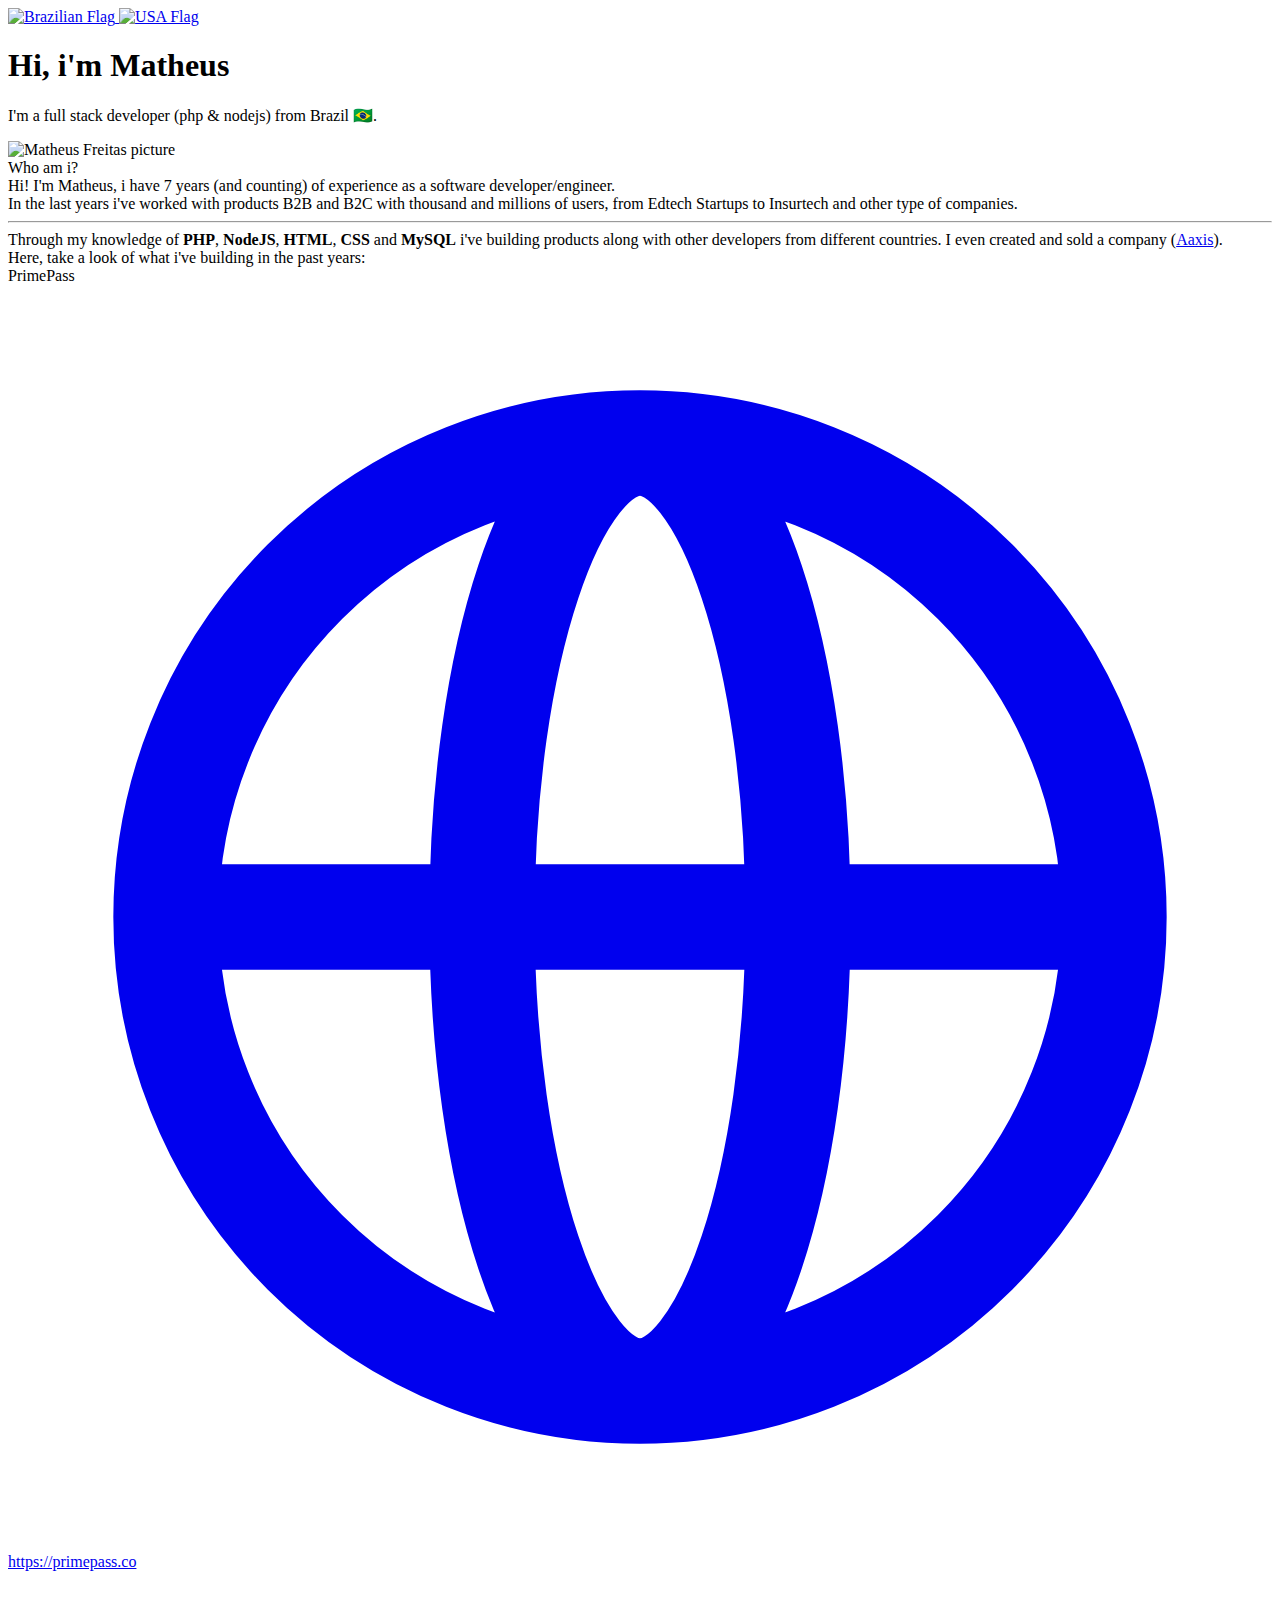
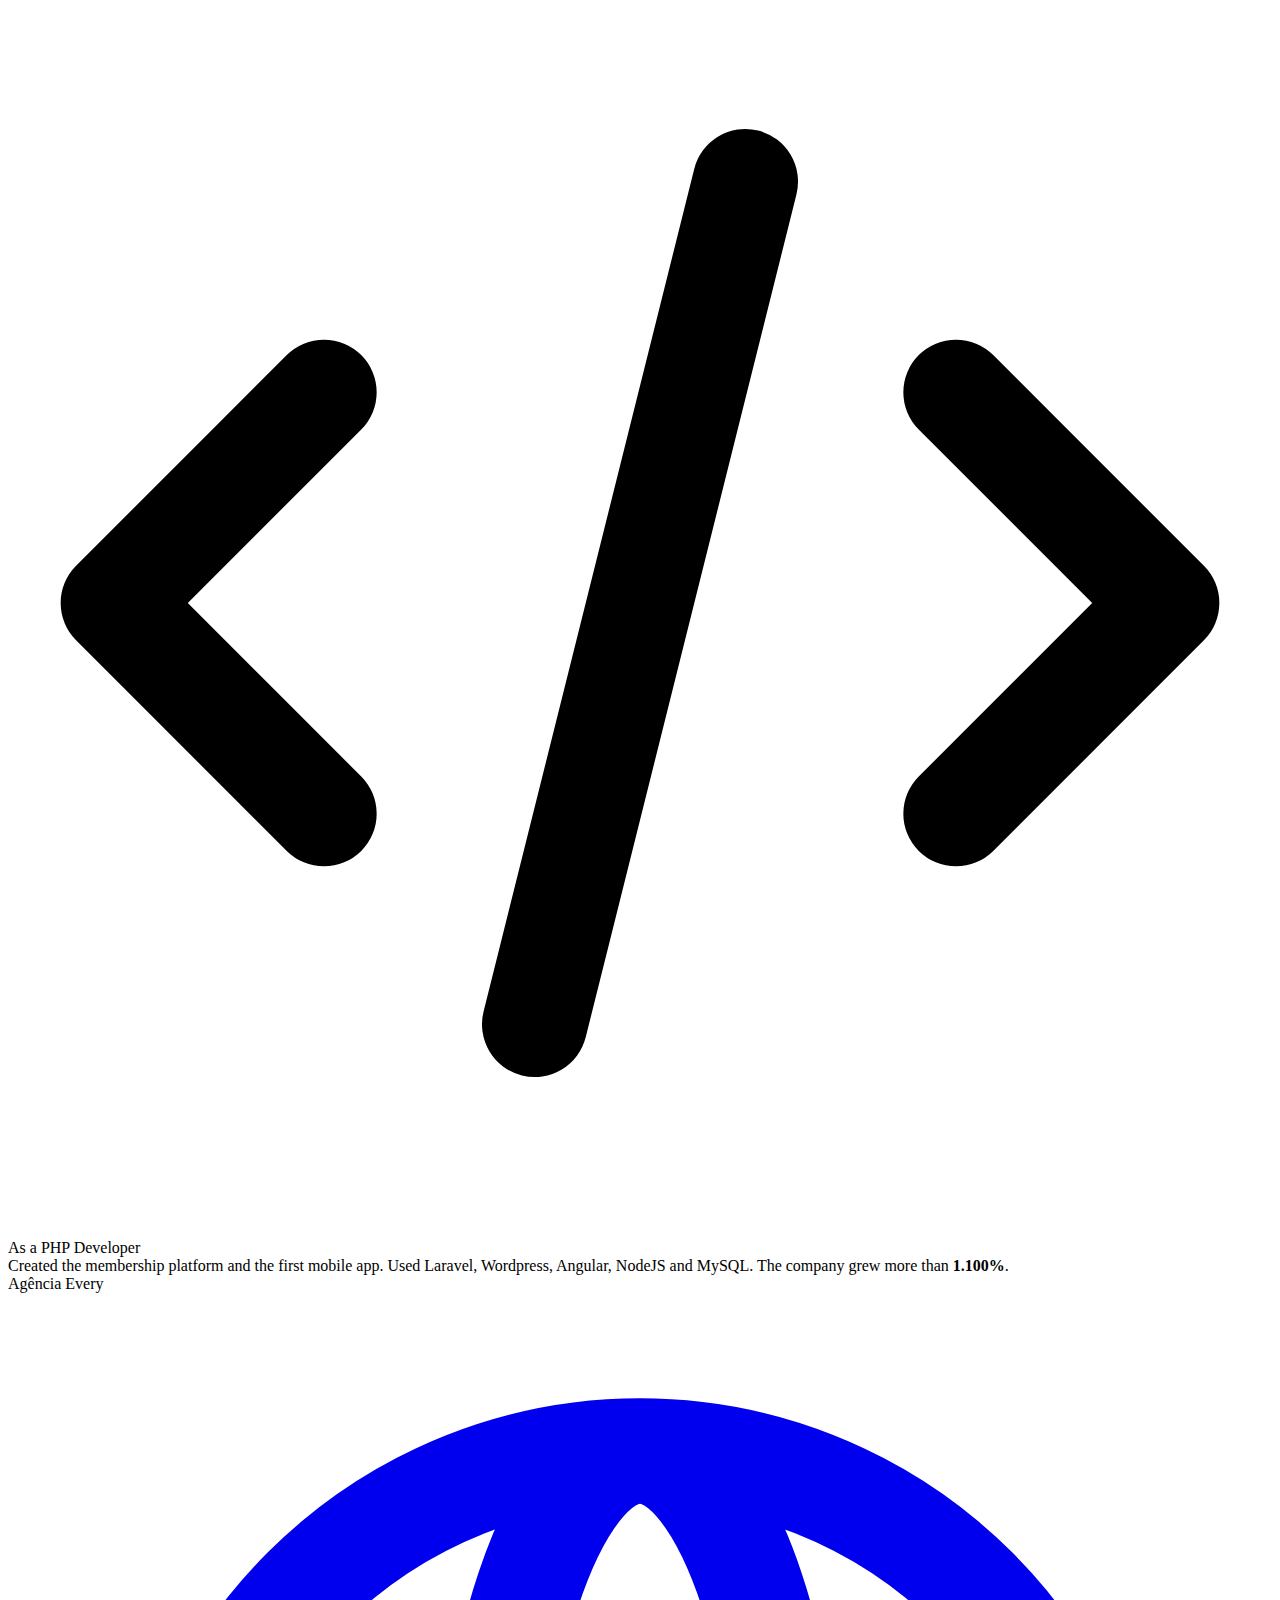
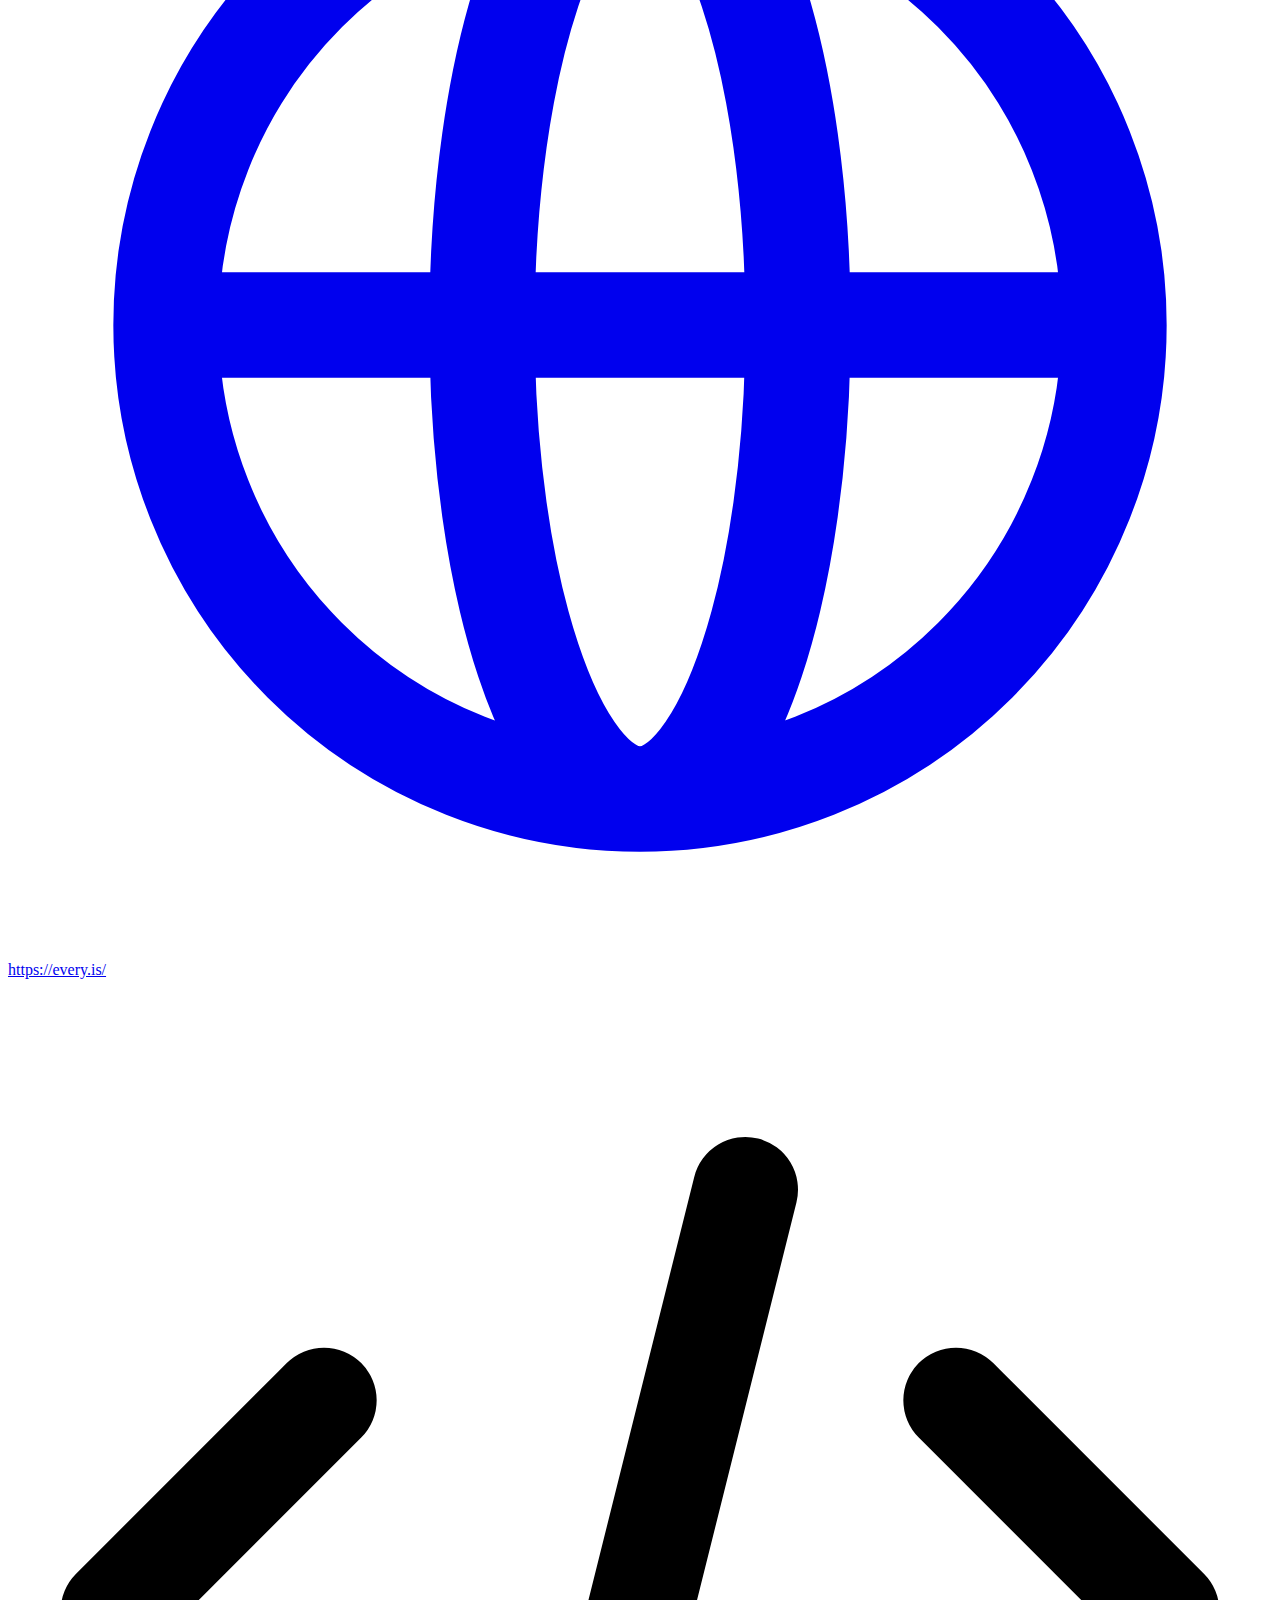
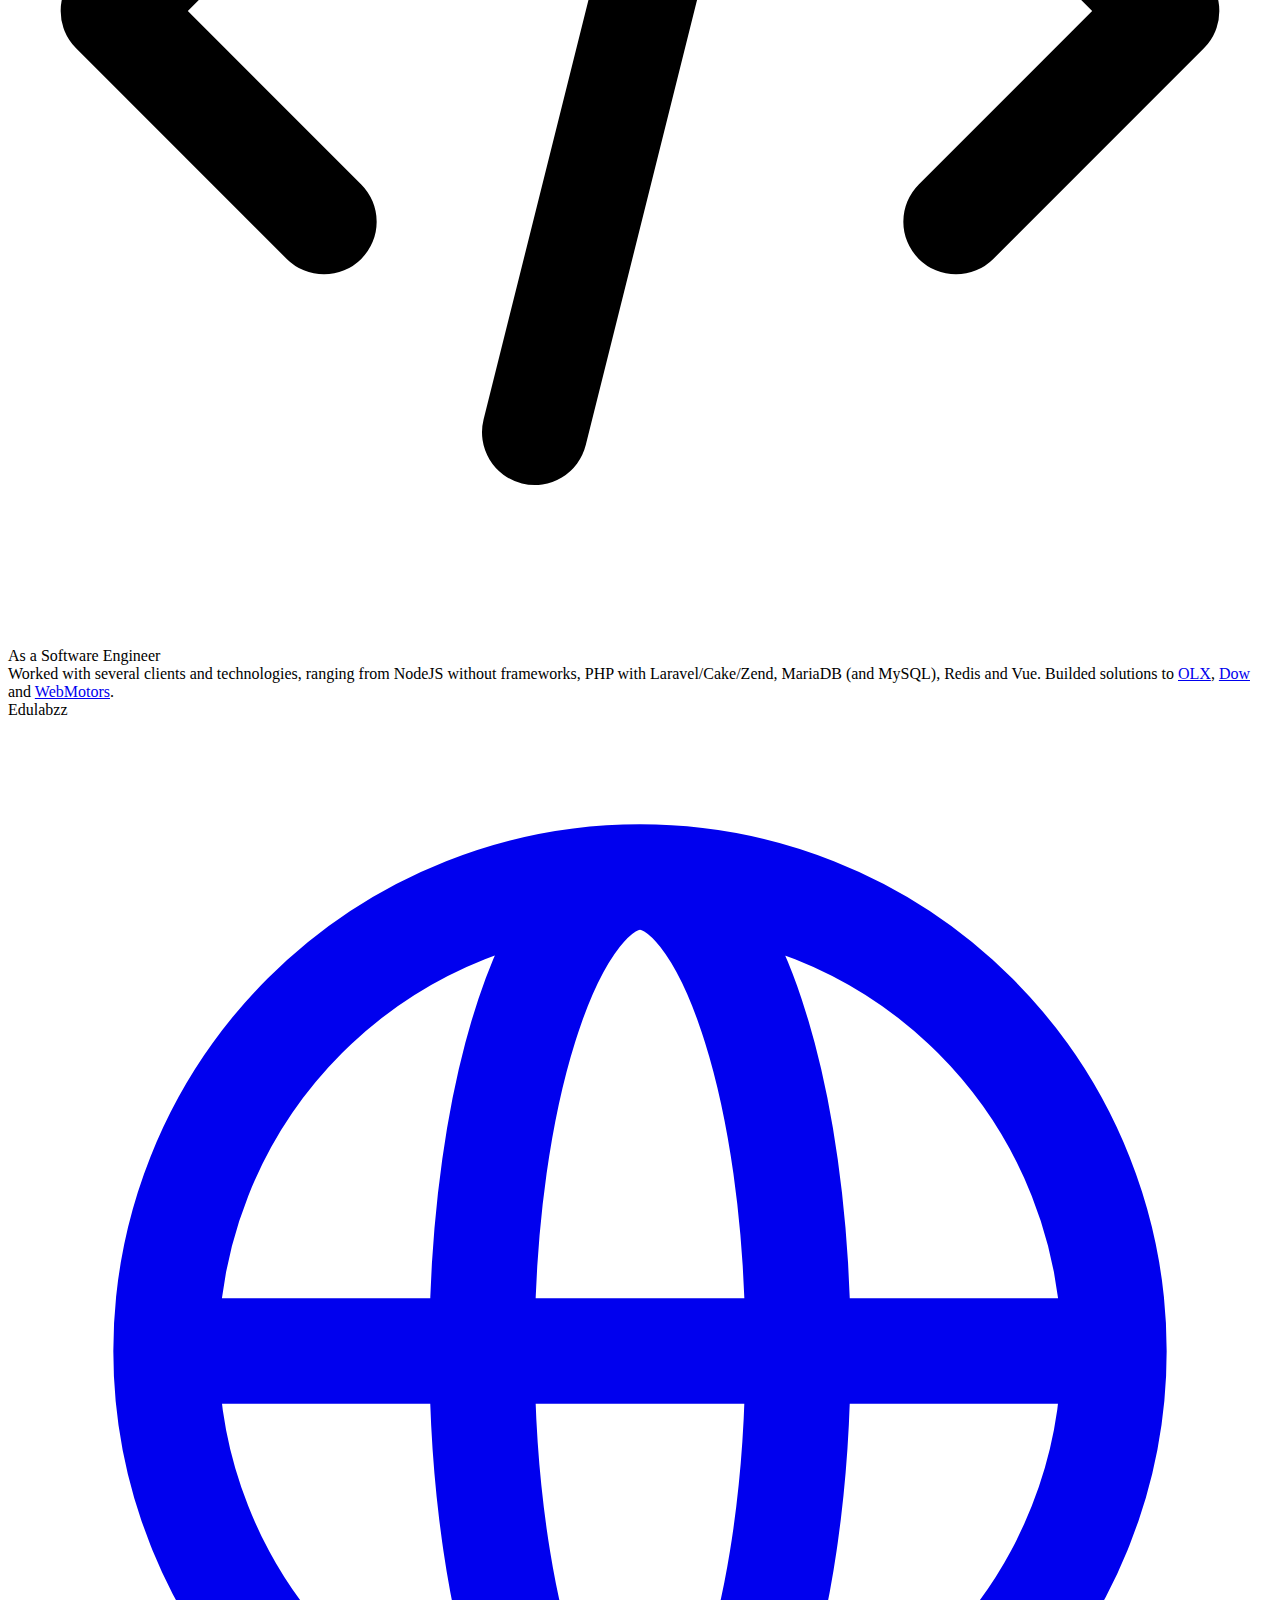
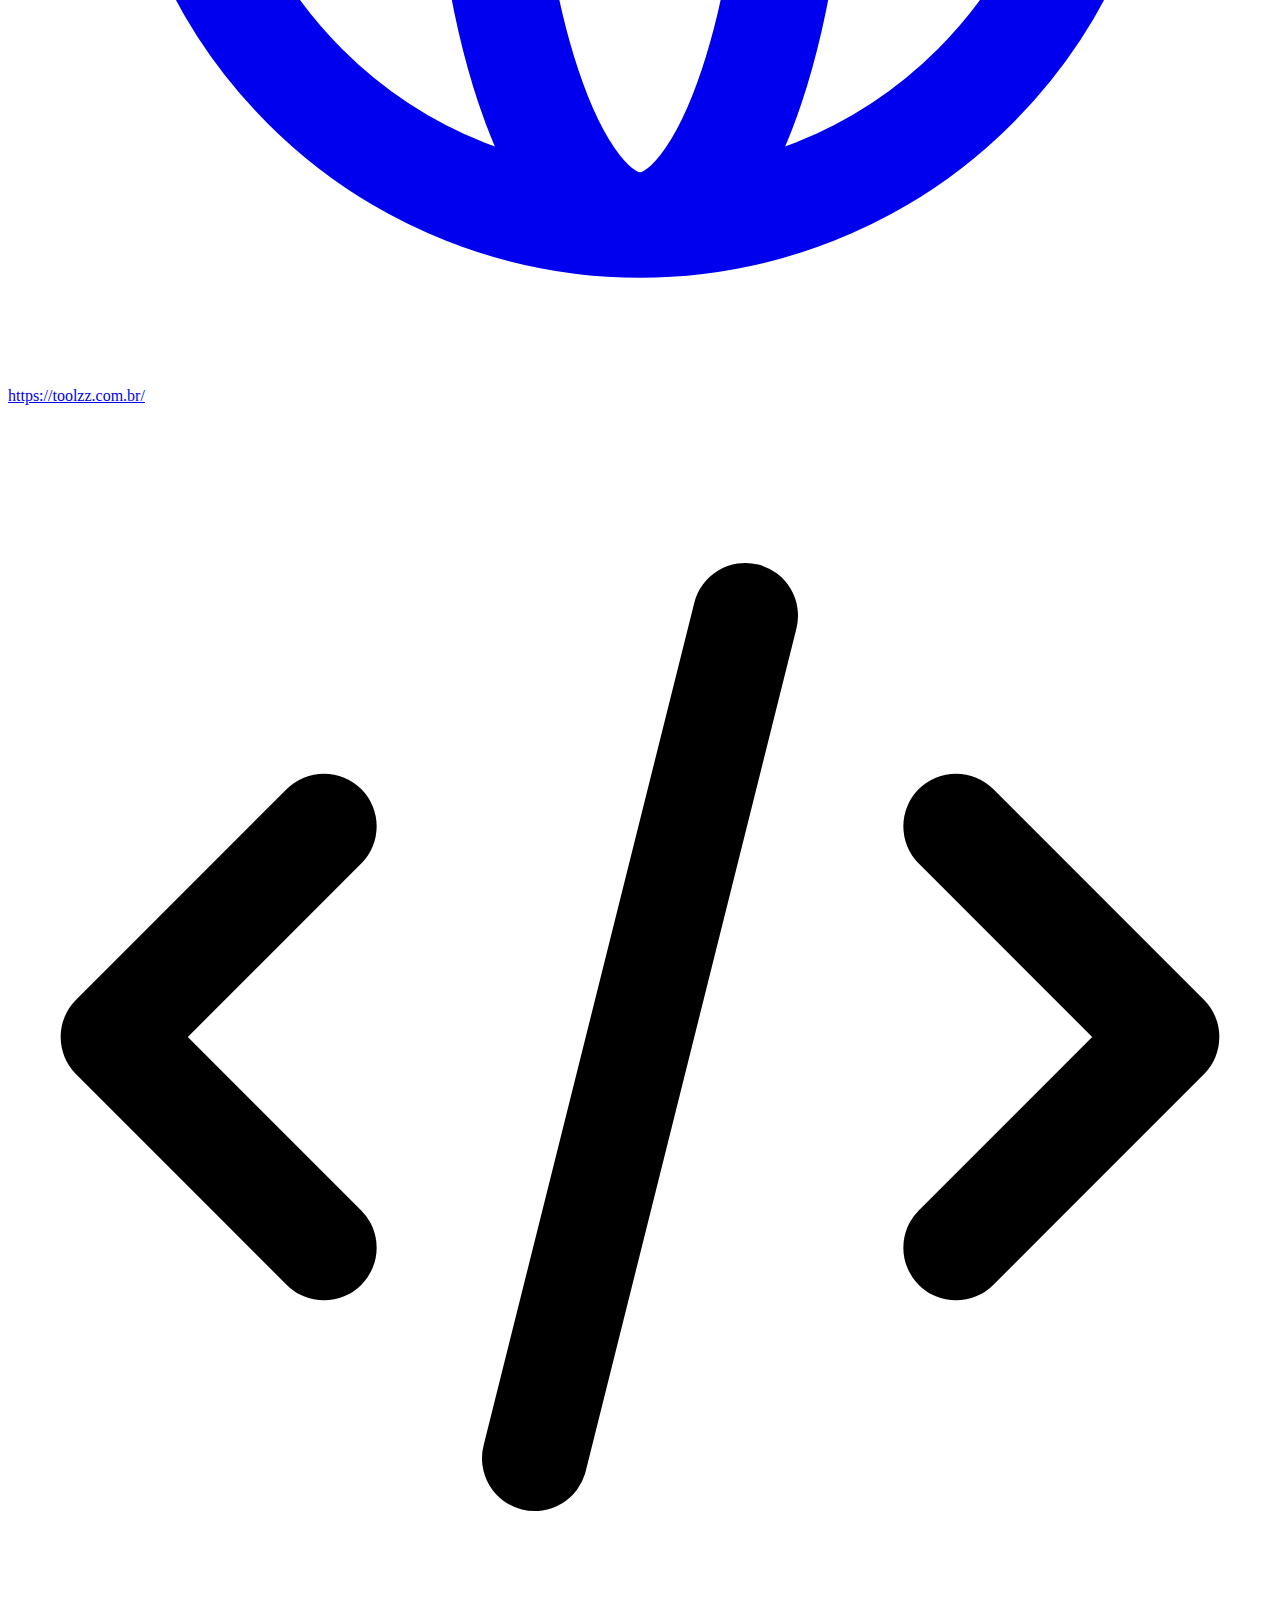
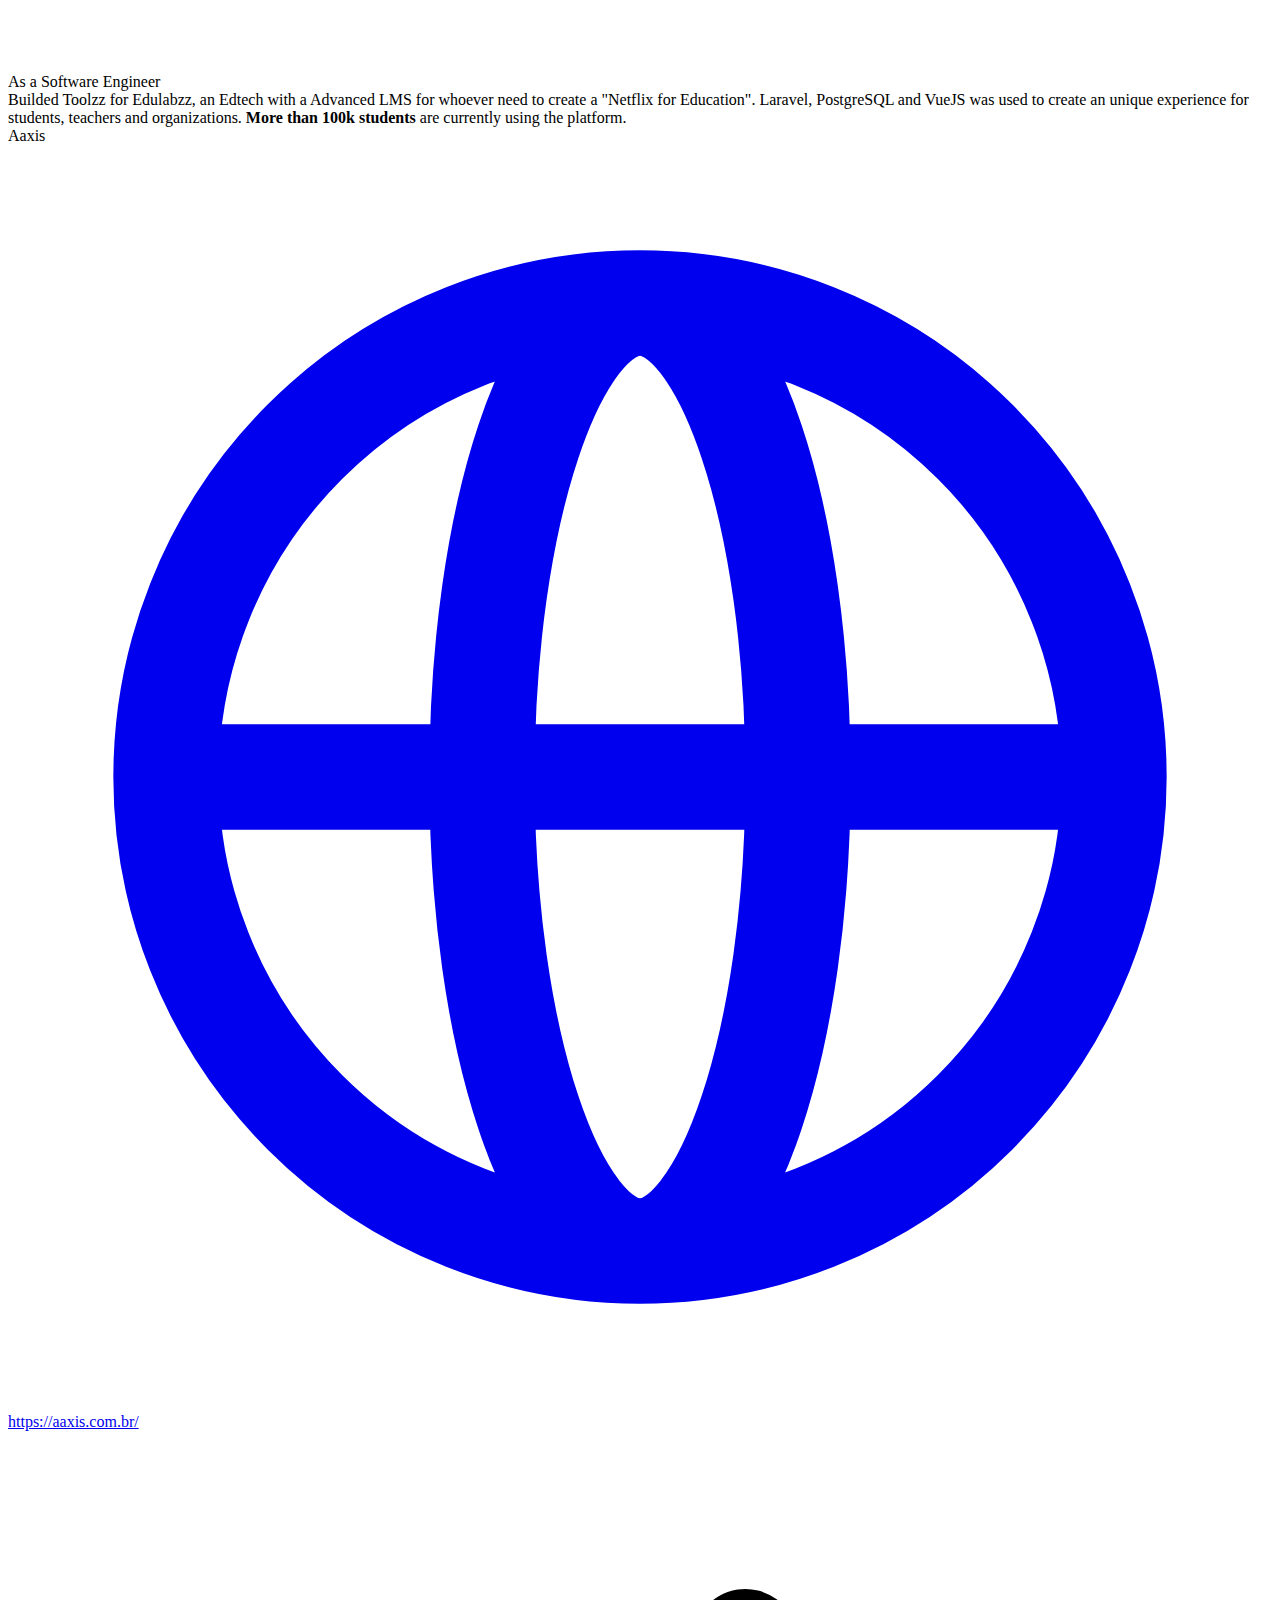
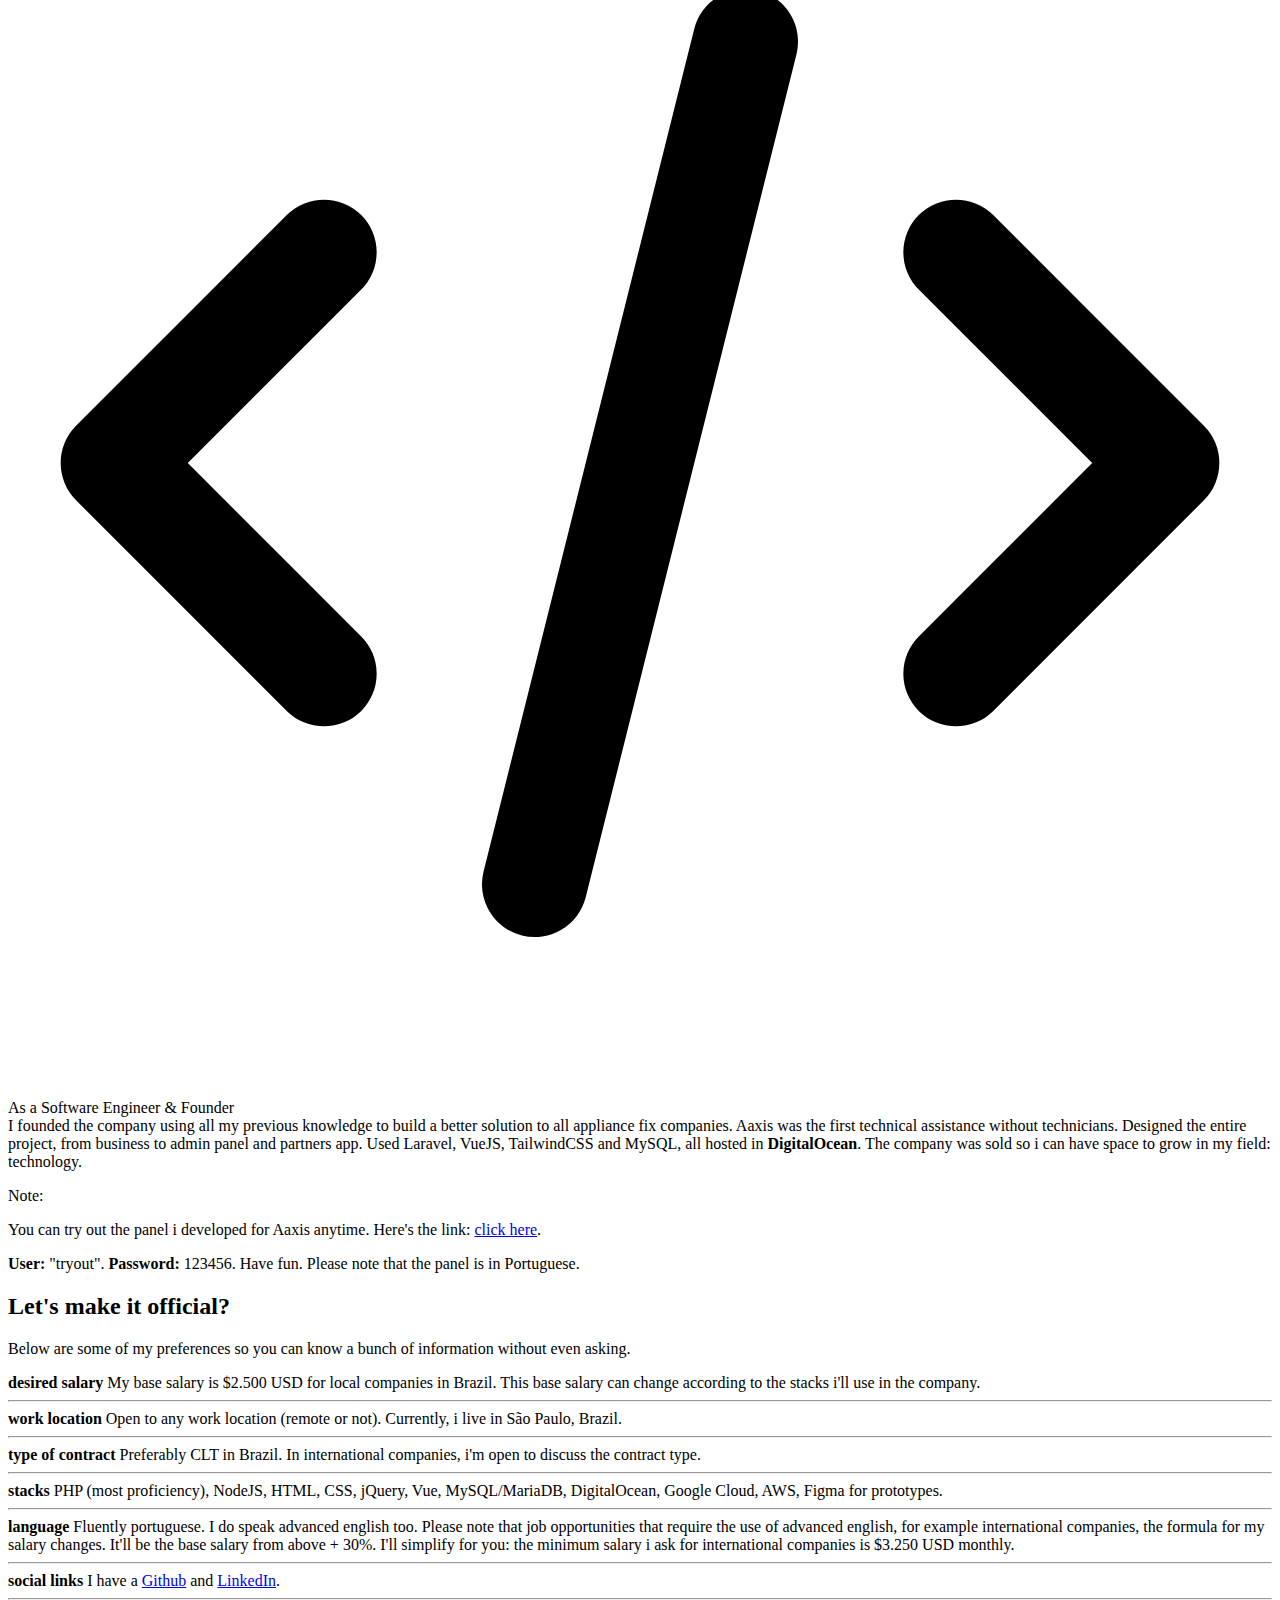
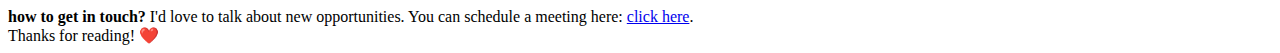
==== index.html @ e66274a4 "Site" ====
<!DOCTYPE html>
<html lang="en">
<head>
    <meta charset="UTF-8">
    <meta http-equiv="X-UA-Compatible" content="IE=edge">
    <meta name="viewport" content="width=device-width, initial-scale=1.0">
    <title>Matheus Freitas - Hi!</title>
    <link rel="preconnect" href="https://fonts.googleapis.com">
    <link rel="preconnect" href="https://fonts.gstatic.com" crossorigin>
    <link href="https://fonts.googleapis.com/css2?family=DM+Sans:ital,wght@0,400;0,500;0,700;1,400;1,500;1,700&display=swap" rel="stylesheet">
    <link rel="stylesheet" href="/dist/output.css">
</head>
<body class="bg-slate-50">
    <section class="py-24 bg-white space-y-5 flex flex-col">
        <div class="flex space-x-2 justify-center">
            <a href="br.html" class="opacity-25 hover:opacity-100 transition duration-500">
                <img src="/dist/img/brazil.png" class="w-8 h-8 rounded-full" alt="Brazilian Flag">
            </a>
            <a href="index.html">
                <img src="/dist/img/usa.png" class="w-8 h-8 rounded-full" alt="USA Flag">
            </a>
        </div>
        <h1 class="text-5xl md:text-8xl text-center font-extrabold tracking-tight font-extrabold">Hi, i'm 
            <span class="relative group">
                <span class="relative z-20 cursor-pointer transition duration-500 group-hover:text-white">Matheus</span>
                <div class="transition-all duration-500 group-hover:bg-purple-700 group-hover:h-8 md:group-hover:h-20 group-hover:rotate-0 z-10 w-full h-4 transform -translate-y-3 md:-translate-y-5 rotate-[-2deg] bg-slate-200 absolute left-0 bottom-0"></div>
            </span>
        </h1>
        <p class="text-xl text-center">I'm a full stack developer (<span class="bg-slate-200 px-2 rounded">php</span> & <span class="bg-slate-200 px-2 rounded">nodejs</span></span>) from Brazil 🇧🇷.</p>
    </section>

    <section id="about-me" class="pb-24 container mx-auto px-6 md:px-0">
        <div class="flex justify-center">
            <img src="/dist/img/profile.jfif" class="max-h-48 -translate-y-16 rounded-full shadow-2xl" alt="Matheus Freitas picture">
        </div>

        <div class="flex flex-col space-y-3 text-center max-w-lg mx-auto">
            <div class="text-center font-bold">Who am i?</div>
            <div>Hi! I'm Matheus, i have 7 years (and counting) of experience as a software developer/engineer.</div>
            <div>In the last years i've worked with products B2B and B2C with thousand and millions of users, from Edtech Startups to Insurtech and other type of companies.</div>

            <hr class="my-2">
            <div>Through my knowledge of <strong class="text-purple-700">PHP</strong>, <strong class="text-purple-700">NodeJS</strong>, <strong class="text-purple-700">HTML</strong>, <strong class="text-purple-700">CSS</strong> and <strong class="text-purple-700">MySQL</strong> i've building products along with other developers from different countries. I even created and sold a company (<a href="https://aaxis.com.br" target="_blank" class="font-bold underline">Aaxis</a>).</div>
            <div class="font-bold">Here, take a look of what i've building in the past years:</div>
        </div>

        <div class="grid gap-5 py-10 grid-cols-1 md:grid-cols-2 max-w-4xl mx-auto">
            <div class="relative group shadow-sm hover:-translate-y-1 transition duration-200">
                <div class="relative h-full bg-white p-5 z-20 flex flex-col space-y-2 items-center">
                    <div class="text-2xl">PrimePass</div>
                    <a href="https://primepass.co" class="flex items-center space-x-1 font-medium text-slate-500 hover:text-slate-700">
                        <svg xmlns="http://www.w3.org/2000/svg" class="h-6 w-6 opacity-20" fill="none" viewBox="0 0 24 24" stroke="currentColor" stroke-width="2">
                            <path stroke-linecap="round" stroke-linejoin="round" d="M21 12a9 9 0 01-9 9m9-9a9 9 0 00-9-9m9 9H3m9 9a9 9 0 01-9-9m9 9c1.657 0 3-4.03 3-9s-1.343-9-3-9m0 18c-1.657 0-3-4.03-3-9s1.343-9 3-9m-9 9a9 9 0 019-9" />
                        </svg>
                        <span>https://primepass.co</span>
                    </a>
                    <span class="flex items-center space-x-1 font-medium text-slate-500 hover:text-slate-700 cursor-pointer">
                        <svg xmlns="http://www.w3.org/2000/svg" class="h-6 w-6 opacity-20" fill="none" viewBox="0 0 24 24" stroke="currentColor" stroke-width="2">
                            <path stroke-linecap="round" stroke-linejoin="round" d="M10 20l4-16m4 4l4 4-4 4M6 16l-4-4 4-4" />
                        </svg>
                        <span class="text-purple-700">As a PHP Developer</span>
                    </span>
                    <div class="text-center text-slate-800 text-sm">Created the membership platform and the first mobile app. Used Laravel, Wordpress, Angular, NodeJS and MySQL. The company grew more than <strong class="text-green-600">1.100%</strong>.</div>
                </div>
                <div class="h-full w-full bg-slate-200 absolute left-0 top-0 z-10 transition duration-300 transform group-hover:rotate-[-5deg]"></div>
            </div>

            <div class="relative group shadow-sm hover:-translate-y-1 transition duration-200">
                <div class="relative h-full bg-white p-5 z-20 flex flex-col space-y-2 items-center">
                    <div class="text-2xl">Agência Every</div>
                    <a href="https://every.is/" class="flex items-center space-x-1 font-medium text-slate-500 hover:text-slate-700">
                        <svg xmlns="http://www.w3.org/2000/svg" class="h-6 w-6 opacity-20" fill="none" viewBox="0 0 24 24" stroke="currentColor" stroke-width="2">
                            <path stroke-linecap="round" stroke-linejoin="round" d="M21 12a9 9 0 01-9 9m9-9a9 9 0 00-9-9m9 9H3m9 9a9 9 0 01-9-9m9 9c1.657 0 3-4.03 3-9s-1.343-9-3-9m0 18c-1.657 0-3-4.03-3-9s1.343-9 3-9m-9 9a9 9 0 019-9" />
                        </svg>
                        <span>https://every.is/</span>
                    </a>
                    <span class="flex items-center space-x-1 font-medium text-slate-500 hover:text-slate-700 cursor-pointer">
                        <svg xmlns="http://www.w3.org/2000/svg" class="h-6 w-6 opacity-20" fill="none" viewBox="0 0 24 24" stroke="currentColor" stroke-width="2">
                            <path stroke-linecap="round" stroke-linejoin="round" d="M10 20l4-16m4 4l4 4-4 4M6 16l-4-4 4-4" />
                        </svg>
                        <span class="text-purple-700">As a Software Engineer</span>
                    </span>
                    <div class="text-center text-slate-800 text-sm">Worked with several clients and technologies, ranging from NodeJS without frameworks, PHP with Laravel/Cake/Zend, MariaDB (and MySQL), Redis and Vue. Builded solutions to <a href="https://olx.com.br/" target="_blank" class="font-semibold underline">OLX</a>, <a href="https://www.dow.com/" target="_blank" class="font-semibold underline">Dow</a> and <a href="https://webmotors.com.br" target="_blank" class="font-semibold underline">WebMotors</a>.</div>
                </div>
                <div class="h-full w-full bg-slate-200 absolute left-0 top-0 z-10 transition duration-300 transform group-hover:rotate-[-5deg]"></div>
            </div>

            <div class="relative group shadow-sm hover:-translate-y-1 transition duration-200">
                <div class="relative h-full bg-white p-5 z-20 flex flex-col space-y-2 items-center">
                    <div class="text-2xl">Edulabzz</div>
                    <a href="https://toolzz.com.br/" class="flex items-center space-x-1 font-medium text-slate-500 hover:text-slate-700">
                        <svg xmlns="http://www.w3.org/2000/svg" class="h-6 w-6 opacity-20" fill="none" viewBox="0 0 24 24" stroke="currentColor" stroke-width="2">
                            <path stroke-linecap="round" stroke-linejoin="round" d="M21 12a9 9 0 01-9 9m9-9a9 9 0 00-9-9m9 9H3m9 9a9 9 0 01-9-9m9 9c1.657 0 3-4.03 3-9s-1.343-9-3-9m0 18c-1.657 0-3-4.03-3-9s1.343-9 3-9m-9 9a9 9 0 019-9" />
                        </svg>
                        <span>https://toolzz.com.br/</span>
                    </a>
                    <span class="flex items-center space-x-1 font-medium text-slate-500 hover:text-slate-700 cursor-pointer">
                        <svg xmlns="http://www.w3.org/2000/svg" class="h-6 w-6 opacity-20" fill="none" viewBox="0 0 24 24" stroke="currentColor" stroke-width="2">
                            <path stroke-linecap="round" stroke-linejoin="round" d="M10 20l4-16m4 4l4 4-4 4M6 16l-4-4 4-4" />
                        </svg>
                        <span class="text-purple-700">As a Software Engineer</span>
                    </span>
                    <div class="text-center text-slate-800 text-sm">Builded Toolzz for Edulabzz, an Edtech with a Advanced LMS for whoever need to create a "Netflix for Education". Laravel, PostgreSQL and VueJS was used to create an unique experience for students, teachers and organizations. <strong class="text-green-700">More than 100k students</strong> are currently using the platform.</div>
                </div>
                <div class="h-full w-full bg-slate-200 absolute left-0 top-0 z-10 transition duration-300 transform group-hover:rotate-[-5deg]"></div>
            </div>

            <div class="relative group shadow-sm hover:-translate-y-1 transition duration-200">
                <div class="relative h-full bg-white p-5 z-20 flex flex-col space-y-2 items-center">
                    <div class="text-2xl">Aaxis</div>
                    <a href="https://aaxis.com.br/" class="flex items-center space-x-1 font-medium text-slate-500 hover:text-slate-700">
                        <svg xmlns="http://www.w3.org/2000/svg" class="h-6 w-6 opacity-20" fill="none" viewBox="0 0 24 24" stroke="currentColor" stroke-width="2">
                            <path stroke-linecap="round" stroke-linejoin="round" d="M21 12a9 9 0 01-9 9m9-9a9 9 0 00-9-9m9 9H3m9 9a9 9 0 01-9-9m9 9c1.657 0 3-4.03 3-9s-1.343-9-3-9m0 18c-1.657 0-3-4.03-3-9s1.343-9 3-9m-9 9a9 9 0 019-9" />
                        </svg>
                        <span>https://aaxis.com.br/</span>
                    </a>
                    <span class="flex items-center space-x-1 font-medium text-slate-500 hover:text-slate-700 cursor-pointer">
                        <svg xmlns="http://www.w3.org/2000/svg" class="h-6 w-6 opacity-20" fill="none" viewBox="0 0 24 24" stroke="currentColor" stroke-width="2">
                            <path stroke-linecap="round" stroke-linejoin="round" d="M10 20l4-16m4 4l4 4-4 4M6 16l-4-4 4-4" />
                        </svg>
                        <span class="text-purple-700">As a Software Engineer & Founder</span>
                    </span>
                    <div class="text-center text-slate-800 text-sm">I founded the company using all my previous knowledge to build a better solution to all appliance fix companies. Aaxis was the first technical assistance without technicians. Designed the entire project, from business to admin panel and partners app. Used Laravel, VueJS, TailwindCSS and MySQL, all hosted in <strong>DigitalOcean</strong>. The company was sold so i can have space to grow in my field: technology.</div>
                </div>
                <div class="h-full w-full bg-slate-200 absolute left-0 top-0 z-10 transition duration-300 transform group-hover:rotate-[-5deg]"></div>
            </div>
        </div>

        <div class="text-center flex flex-col max-w-4xl mx-auto">
            <p class="font-bold">Note:</p>
            <p class="text-sm">You can try out the panel i developed for Aaxis anytime. Here's the link: <a href="https://dev.aaxis.com.br" target="_blank" class="font-bold underline">click here</a>.</p>
            <p class="text-sm"><strong>User:</strong> "tryout". <strong>Password:</strong> 123456. <span class="text-purple-700 font-bold">Have fun</span>. Please note that the panel is in Portuguese.</p>
        </div>
    </section>

    <section class="py-24 bg-white px-6 md:px-0">
        <h2 class="font-extrabold text-5xl text-center">Let's make it official?</h2>
        <p class="text-center">Below are some of my preferences so you can know a bunch of information without even asking.</p>
        
        <div class="flex flex-col space-y-3 max-w-4xl mx-auto pt-10">
            <div class="flex flex-col">
                <strong class="text-2xl">desired salary</strong>
                <span>My base salary is $2.500 USD for local companies in Brazil. This base salary can change according to the stacks i'll use in the company.</span>
            </div>
            <hr>
            <div class="flex flex-col">
                <strong class="text-2xl">work location</strong>
                <span>Open to any work location (remote or not). Currently, i live in São Paulo, Brazil.</span>
            </div>
            <hr>
            <div class="flex flex-col">
                <strong class="text-2xl">type of contract</strong>
                <span>Preferably CLT in Brazil. In international companies, i'm open to discuss the contract type.</span>
            </div>
            <hr>
            <div class="flex flex-col">
                <strong class="text-2xl">stacks</strong>
                <span>PHP (most proficiency), NodeJS, HTML, CSS, jQuery, Vue, MySQL/MariaDB, DigitalOcean, Google Cloud, AWS, Figma for prototypes.</span>
            </div>
            <hr>
            <div class="flex flex-col">
                <strong class="text-2xl">language</strong>
                <span>Fluently portuguese. I do speak advanced english too. Please note that job opportunities that require the use of advanced english, for example international companies, the formula for my salary changes. It'll be the base salary from above + 30%. I'll simplify for you: the minimum salary i ask for international companies is $3.250 USD monthly.</span>
            </div>
            <hr>
            <div class="flex flex-col">
                <strong class="text-2xl">social links</strong>
                <span>I have a <a href="https://github.com/mattfreitas" class="font-bold underline">Github</a> and <a href="https://www.linkedin.com/in/matheusfreitasdev/" class="font-bold underline">LinkedIn</a>.</span>
            </div>
            <hr>
            <div class="flex flex-col">
                <strong class="text-2xl">how to get in touch?</strong>
                <span>I'd love to talk about new opportunities. You can schedule a meeting here: <a href="https://calendly.com/matheusfreitas/30min" target="_blank" class="font-bold underline">click here</a>.</span>
            </div>
        </div>
    </section>

    <footer class="font-bold text-gray-500 uppercase text-sm text-center py-20 flex flex-col space-y-3">
        <div>Thanks for reading! ❤️</div>
    </footer>
</body>
</html>
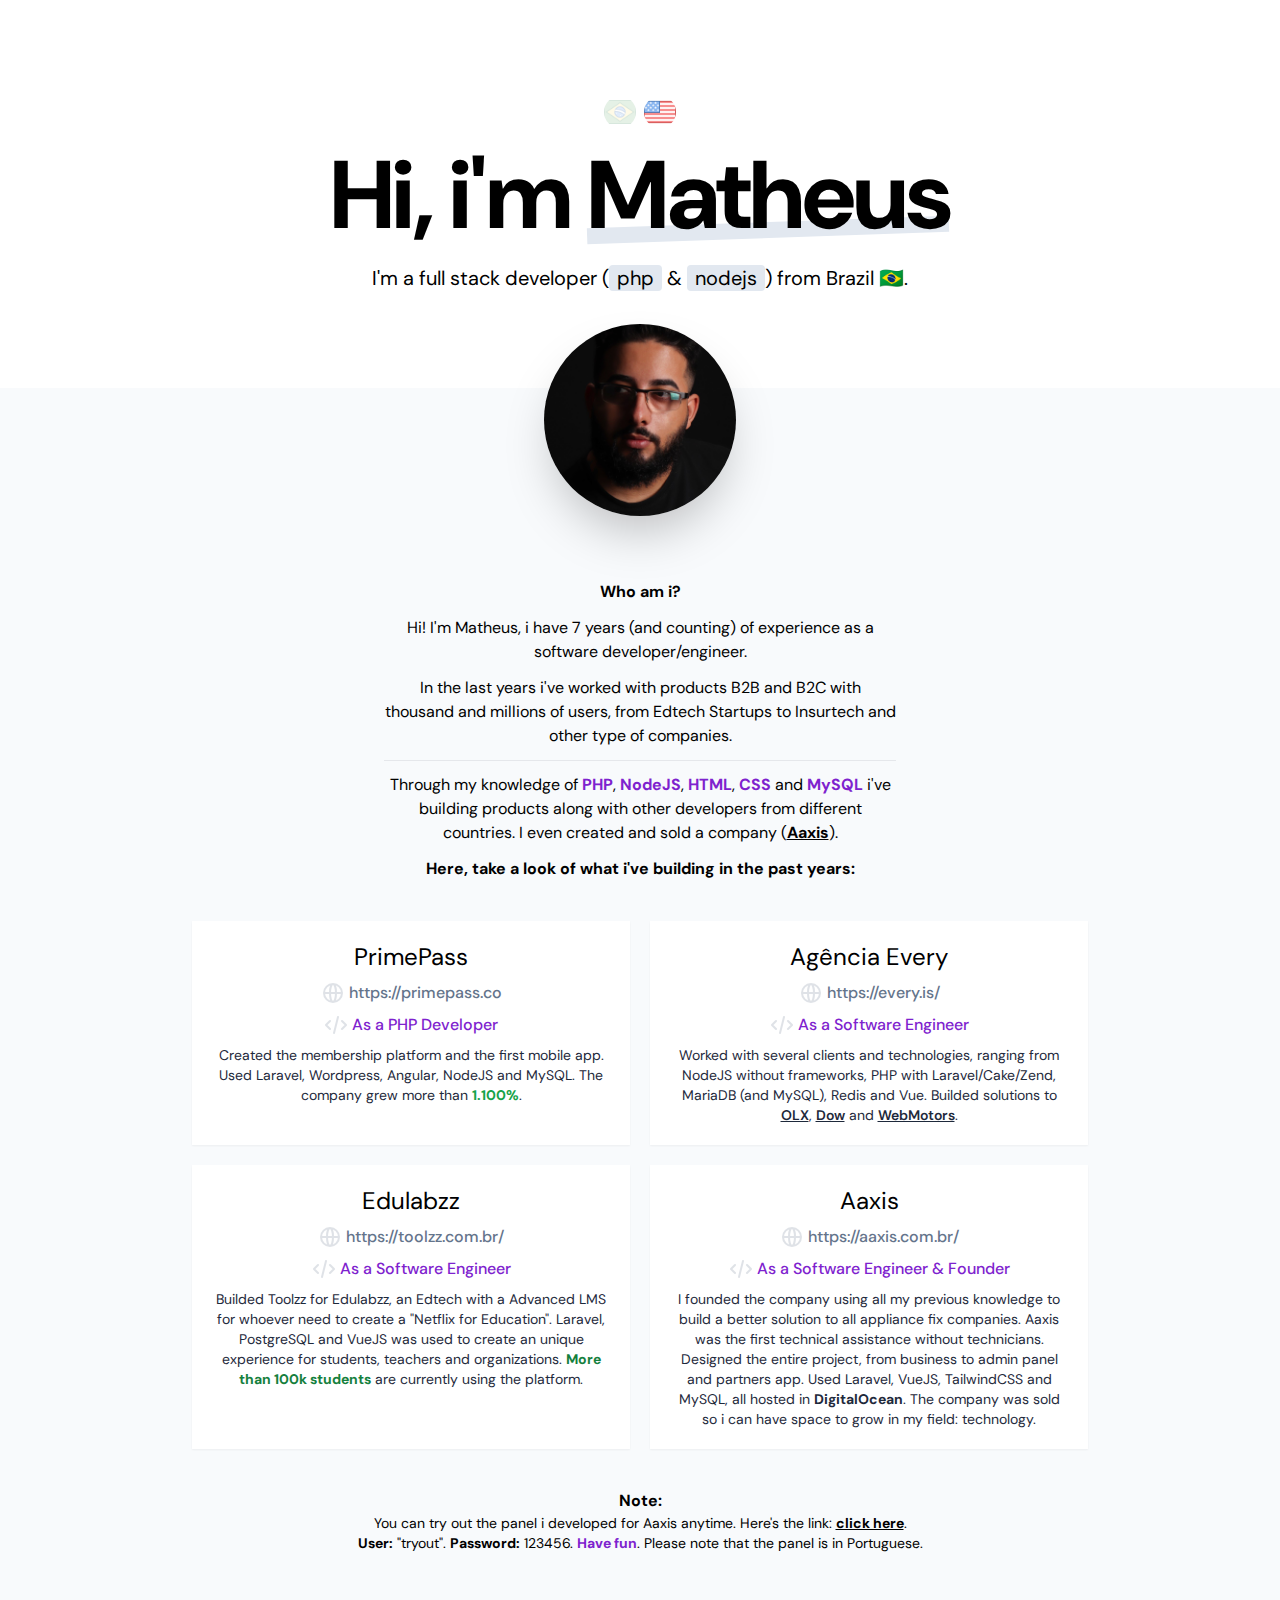
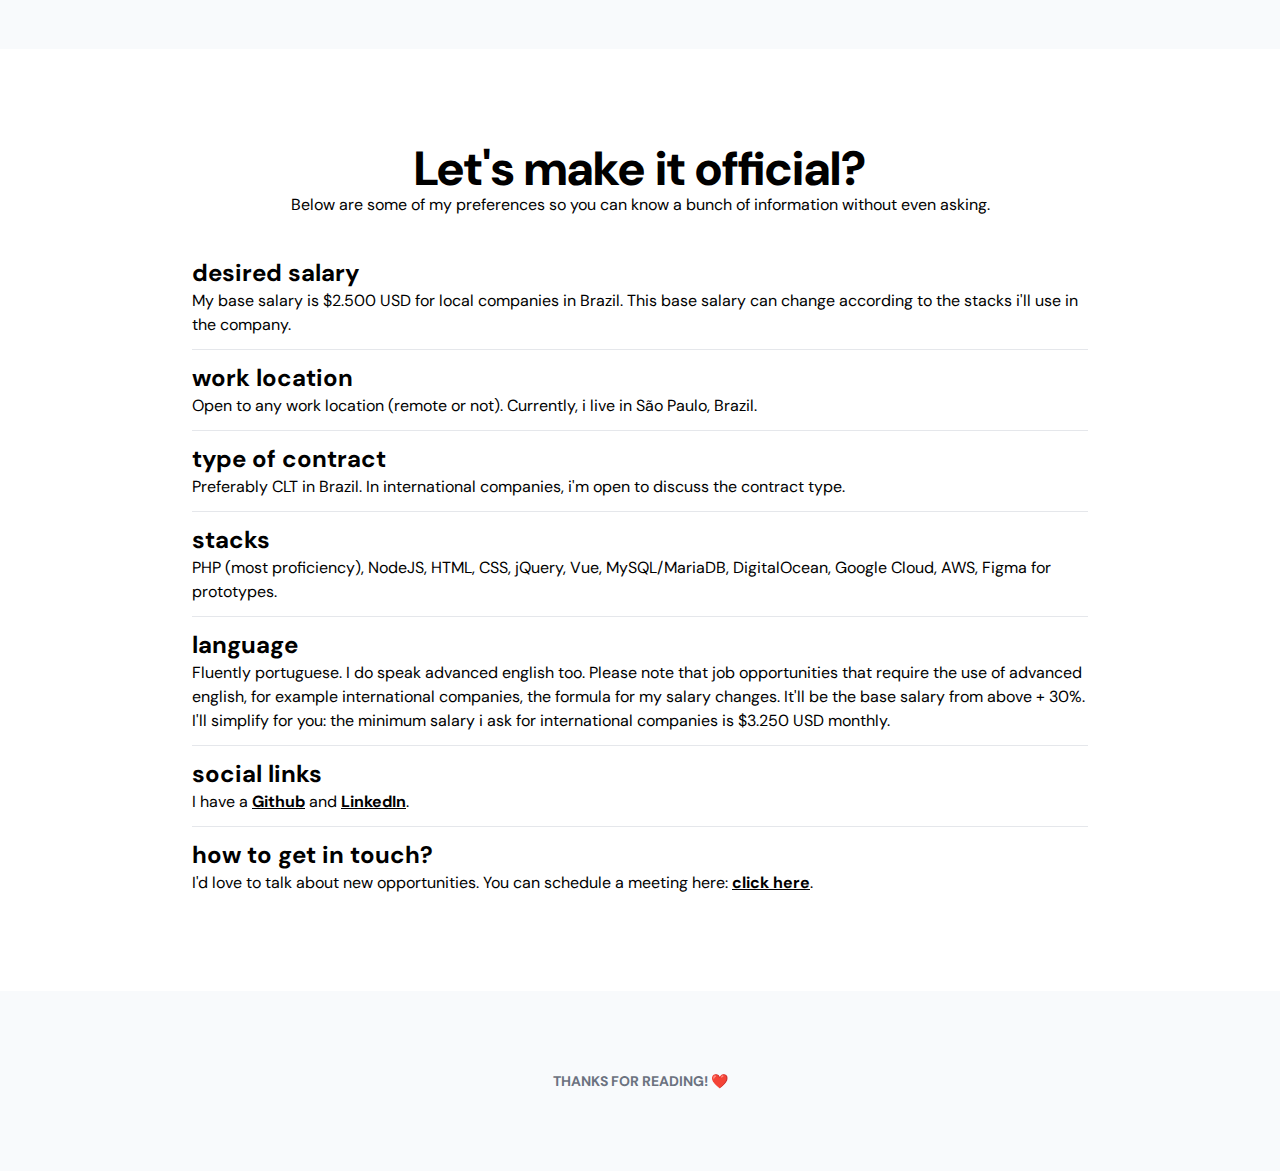
==== commit bb7022bb: "Fix: removing backslashes" ====
--- a/index.html
+++ b/index.html
@@ -8,16 +8,16 @@
     <link rel="preconnect" href="https://fonts.googleapis.com">
     <link rel="preconnect" href="https://fonts.gstatic.com" crossorigin>
     <link href="https://fonts.googleapis.com/css2?family=DM+Sans:ital,wght@0,400;0,500;0,700;1,400;1,500;1,700&display=swap" rel="stylesheet">
-    <link rel="stylesheet" href="/dist/output.css">
+    <link rel="stylesheet" href="./output.css">
 </head>
 <body class="bg-slate-50">
     <section class="py-24 bg-white space-y-5 flex flex-col">
         <div class="flex space-x-2 justify-center">
             <a href="br.html" class="opacity-25 hover:opacity-100 transition duration-500">
-                <img src="/dist/img/brazil.png" class="w-8 h-8 rounded-full" alt="Brazilian Flag">
+                <img src="./img/brazil.png" class="w-8 h-8 rounded-full" alt="Brazilian Flag">
             </a>
             <a href="index.html">
-                <img src="/dist/img/usa.png" class="w-8 h-8 rounded-full" alt="USA Flag">
+                <img src="./img/usa.png" class="w-8 h-8 rounded-full" alt="USA Flag">
             </a>
         </div>
         <h1 class="text-5xl md:text-8xl text-center font-extrabold tracking-tight font-extrabold">Hi, i'm 
@@ -31,7 +31,7 @@
 
     <section id="about-me" class="pb-24 container mx-auto px-6 md:px-0">
         <div class="flex justify-center">
-            <img src="/dist/img/profile.jfif" class="max-h-48 -translate-y-16 rounded-full shadow-2xl" alt="Matheus Freitas picture">
+            <img src="./img/profile.jfif" class="max-h-48 -translate-y-16 rounded-full shadow-2xl" alt="Matheus Freitas picture">
         </div>
 
         <div class="flex flex-col space-y-3 text-center max-w-lg mx-auto">
--- a/output.css
+++ b/output.css
@@ -0,0 +1,1018 @@
+/*
+! tailwindcss v3.0.23 | MIT License | https://tailwindcss.com
+*/
+
+/*
+1. Prevent padding and border from affecting element width. (https://github.com/mozdevs/cssremedy/issues/4)
+2. Allow adding a border to an element by just adding a border-width. (https://github.com/tailwindcss/tailwindcss/pull/116)
+*/
+
+*,
+::before,
+::after {
+  box-sizing: border-box;
+  /* 1 */
+  border-width: 0;
+  /* 2 */
+  border-style: solid;
+  /* 2 */
+  border-color: #e5e7eb;
+  /* 2 */
+}
+
+::before,
+::after {
+  --tw-content: '';
+}
+
+/*
+1. Use a consistent sensible line-height in all browsers.
+2. Prevent adjustments of font size after orientation changes in iOS.
+3. Use a more readable tab size.
+4. Use the user's configured `sans` font-family by default.
+*/
+
+html {
+  line-height: 1.5;
+  /* 1 */
+  -webkit-text-size-adjust: 100%;
+  /* 2 */
+  -moz-tab-size: 4;
+  /* 3 */
+  -o-tab-size: 4;
+     tab-size: 4;
+  /* 3 */
+  font-family: ui-sans-serif, system-ui, -apple-system, BlinkMacSystemFont, "Segoe UI", Roboto, "Helvetica Neue", Arial, "Noto Sans", sans-serif, "Apple Color Emoji", "Segoe UI Emoji", "Segoe UI Symbol", "Noto Color Emoji";
+  /* 4 */
+}
+
+/*
+1. Remove the margin in all browsers.
+2. Inherit line-height from `html` so users can set them as a class directly on the `html` element.
+*/
+
+body {
+  margin: 0;
+  /* 1 */
+  line-height: inherit;
+  /* 2 */
+}
+
+/*
+1. Add the correct height in Firefox.
+2. Correct the inheritance of border color in Firefox. (https://bugzilla.mozilla.org/show_bug.cgi?id=190655)
+3. Ensure horizontal rules are visible by default.
+*/
+
+hr {
+  height: 0;
+  /* 1 */
+  color: inherit;
+  /* 2 */
+  border-top-width: 1px;
+  /* 3 */
+}
+
+/*
+Add the correct text decoration in Chrome, Edge, and Safari.
+*/
+
+abbr:where([title]) {
+  -webkit-text-decoration: underline dotted;
+          text-decoration: underline dotted;
+}
+
+/*
+Remove the default font size and weight for headings.
+*/
+
+h1,
+h2,
+h3,
+h4,
+h5,
+h6 {
+  font-size: inherit;
+  font-weight: inherit;
+}
+
+/*
+Reset links to optimize for opt-in styling instead of opt-out.
+*/
+
+a {
+  color: inherit;
+  text-decoration: inherit;
+}
+
+/*
+Add the correct font weight in Edge and Safari.
+*/
+
+b,
+strong {
+  font-weight: bolder;
+}
+
+/*
+1. Use the user's configured `mono` font family by default.
+2. Correct the odd `em` font sizing in all browsers.
+*/
+
+code,
+kbd,
+samp,
+pre {
+  font-family: ui-monospace, SFMono-Regular, Menlo, Monaco, Consolas, "Liberation Mono", "Courier New", monospace;
+  /* 1 */
+  font-size: 1em;
+  /* 2 */
+}
+
+/*
+Add the correct font size in all browsers.
+*/
+
+small {
+  font-size: 80%;
+}
+
+/*
+Prevent `sub` and `sup` elements from affecting the line height in all browsers.
+*/
+
+sub,
+sup {
+  font-size: 75%;
+  line-height: 0;
+  position: relative;
+  vertical-align: baseline;
+}
+
+sub {
+  bottom: -0.25em;
+}
+
+sup {
+  top: -0.5em;
+}
+
+/*
+1. Remove text indentation from table contents in Chrome and Safari. (https://bugs.chromium.org/p/chromium/issues/detail?id=999088, https://bugs.webkit.org/show_bug.cgi?id=201297)
+2. Correct table border color inheritance in all Chrome and Safari. (https://bugs.chromium.org/p/chromium/issues/detail?id=935729, https://bugs.webkit.org/show_bug.cgi?id=195016)
+3. Remove gaps between table borders by default.
+*/
+
+table {
+  text-indent: 0;
+  /* 1 */
+  border-color: inherit;
+  /* 2 */
+  border-collapse: collapse;
+  /* 3 */
+}
+
+/*
+1. Change the font styles in all browsers.
+2. Remove the margin in Firefox and Safari.
+3. Remove default padding in all browsers.
+*/
+
+button,
+input,
+optgroup,
+select,
+textarea {
+  font-family: inherit;
+  /* 1 */
+  font-size: 100%;
+  /* 1 */
+  line-height: inherit;
+  /* 1 */
+  color: inherit;
+  /* 1 */
+  margin: 0;
+  /* 2 */
+  padding: 0;
+  /* 3 */
+}
+
+/*
+Remove the inheritance of text transform in Edge and Firefox.
+*/
+
+button,
+select {
+  text-transform: none;
+}
+
+/*
+1. Correct the inability to style clickable types in iOS and Safari.
+2. Remove default button styles.
+*/
+
+button,
+[type='button'],
+[type='reset'],
+[type='submit'] {
+  -webkit-appearance: button;
+  /* 1 */
+  background-color: transparent;
+  /* 2 */
+  background-image: none;
+  /* 2 */
+}
+
+/*
+Use the modern Firefox focus style for all focusable elements.
+*/
+
+:-moz-focusring {
+  outline: auto;
+}
+
+/*
+Remove the additional `:invalid` styles in Firefox. (https://github.com/mozilla/gecko-dev/blob/2f9eacd9d3d995c937b4251a5557d95d494c9be1/layout/style/res/forms.css#L728-L737)
+*/
+
+:-moz-ui-invalid {
+  box-shadow: none;
+}
+
+/*
+Add the correct vertical alignment in Chrome and Firefox.
+*/
+
+progress {
+  vertical-align: baseline;
+}
+
+/*
+Correct the cursor style of increment and decrement buttons in Safari.
+*/
+
+::-webkit-inner-spin-button,
+::-webkit-outer-spin-button {
+  height: auto;
+}
+
+/*
+1. Correct the odd appearance in Chrome and Safari.
+2. Correct the outline style in Safari.
+*/
+
+[type='search'] {
+  -webkit-appearance: textfield;
+  /* 1 */
+  outline-offset: -2px;
+  /* 2 */
+}
+
+/*
+Remove the inner padding in Chrome and Safari on macOS.
+*/
+
+::-webkit-search-decoration {
+  -webkit-appearance: none;
+}
+
+/*
+1. Correct the inability to style clickable types in iOS and Safari.
+2. Change font properties to `inherit` in Safari.
+*/
+
+::-webkit-file-upload-button {
+  -webkit-appearance: button;
+  /* 1 */
+  font: inherit;
+  /* 2 */
+}
+
+/*
+Add the correct display in Chrome and Safari.
+*/
+
+summary {
+  display: list-item;
+}
+
+/*
+Removes the default spacing and border for appropriate elements.
+*/
+
+blockquote,
+dl,
+dd,
+h1,
+h2,
+h3,
+h4,
+h5,
+h6,
+hr,
+figure,
+p,
+pre {
+  margin: 0;
+}
+
+fieldset {
+  margin: 0;
+  padding: 0;
+}
+
+legend {
+  padding: 0;
+}
+
+ol,
+ul,
+menu {
+  list-style: none;
+  margin: 0;
+  padding: 0;
+}
+
+/*
+Prevent resizing textareas horizontally by default.
+*/
+
+textarea {
+  resize: vertical;
+}
+
+/*
+1. Reset the default placeholder opacity in Firefox. (https://github.com/tailwindlabs/tailwindcss/issues/3300)
+2. Set the default placeholder color to the user's configured gray 400 color.
+*/
+
+input::-moz-placeholder, textarea::-moz-placeholder {
+  opacity: 1;
+  /* 1 */
+  color: #9ca3af;
+  /* 2 */
+}
+
+input:-ms-input-placeholder, textarea:-ms-input-placeholder {
+  opacity: 1;
+  /* 1 */
+  color: #9ca3af;
+  /* 2 */
+}
+
+input::placeholder,
+textarea::placeholder {
+  opacity: 1;
+  /* 1 */
+  color: #9ca3af;
+  /* 2 */
+}
+
+/*
+Set the default cursor for buttons.
+*/
+
+button,
+[role="button"] {
+  cursor: pointer;
+}
+
+/*
+Make sure disabled buttons don't get the pointer cursor.
+*/
+
+:disabled {
+  cursor: default;
+}
+
+/*
+1. Make replaced elements `display: block` by default. (https://github.com/mozdevs/cssremedy/issues/14)
+2. Add `vertical-align: middle` to align replaced elements more sensibly by default. (https://github.com/jensimmons/cssremedy/issues/14#issuecomment-634934210)
+   This can trigger a poorly considered lint error in some tools but is included by design.
+*/
+
+img,
+svg,
+video,
+canvas,
+audio,
+iframe,
+embed,
+object {
+  display: block;
+  /* 1 */
+  vertical-align: middle;
+  /* 2 */
+}
+
+/*
+Constrain images and videos to the parent width and preserve their intrinsic aspect ratio. (https://github.com/mozdevs/cssremedy/issues/14)
+*/
+
+img,
+video {
+  max-width: 100%;
+  height: auto;
+}
+
+/*
+Ensure the default browser behavior of the `hidden` attribute.
+*/
+
+[hidden] {
+  display: none;
+}
+
+html {
+  font-family: 'DM Sans', sans-serif;
+}
+
+*, ::before, ::after {
+  --tw-translate-x: 0;
+  --tw-translate-y: 0;
+  --tw-rotate: 0;
+  --tw-skew-x: 0;
+  --tw-skew-y: 0;
+  --tw-scale-x: 1;
+  --tw-scale-y: 1;
+  --tw-pan-x:  ;
+  --tw-pan-y:  ;
+  --tw-pinch-zoom:  ;
+  --tw-scroll-snap-strictness: proximity;
+  --tw-ordinal:  ;
+  --tw-slashed-zero:  ;
+  --tw-numeric-figure:  ;
+  --tw-numeric-spacing:  ;
+  --tw-numeric-fraction:  ;
+  --tw-ring-inset:  ;
+  --tw-ring-offset-width: 0px;
+  --tw-ring-offset-color: #fff;
+  --tw-ring-color: rgb(59 130 246 / 0.5);
+  --tw-ring-offset-shadow: 0 0 #0000;
+  --tw-ring-shadow: 0 0 #0000;
+  --tw-shadow: 0 0 #0000;
+  --tw-shadow-colored: 0 0 #0000;
+  --tw-blur:  ;
+  --tw-brightness:  ;
+  --tw-contrast:  ;
+  --tw-grayscale:  ;
+  --tw-hue-rotate:  ;
+  --tw-invert:  ;
+  --tw-saturate:  ;
+  --tw-sepia:  ;
+  --tw-drop-shadow:  ;
+  --tw-backdrop-blur:  ;
+  --tw-backdrop-brightness:  ;
+  --tw-backdrop-contrast:  ;
+  --tw-backdrop-grayscale:  ;
+  --tw-backdrop-hue-rotate:  ;
+  --tw-backdrop-invert:  ;
+  --tw-backdrop-opacity:  ;
+  --tw-backdrop-saturate:  ;
+  --tw-backdrop-sepia:  ;
+}
+
+.container {
+  width: 100%;
+}
+
+@media (min-width: 640px) {
+  .container {
+    max-width: 640px;
+  }
+}
+
+@media (min-width: 768px) {
+  .container {
+    max-width: 768px;
+  }
+}
+
+@media (min-width: 1024px) {
+  .container {
+    max-width: 1024px;
+  }
+}
+
+@media (min-width: 1280px) {
+  .container {
+    max-width: 1280px;
+  }
+}
+
+@media (min-width: 1536px) {
+  .container {
+    max-width: 1536px;
+  }
+}
+
+.absolute {
+  position: absolute;
+}
+
+.relative {
+  position: relative;
+}
+
+.left-0 {
+  left: 0px;
+}
+
+.bottom-0 {
+  bottom: 0px;
+}
+
+.top-0 {
+  top: 0px;
+}
+
+.z-20 {
+  z-index: 20;
+}
+
+.z-10 {
+  z-index: 10;
+}
+
+.mx-auto {
+  margin-left: auto;
+  margin-right: auto;
+}
+
+.my-2 {
+  margin-top: 0.5rem;
+  margin-bottom: 0.5rem;
+}
+
+.flex {
+  display: flex;
+}
+
+.inline-flex {
+  display: inline-flex;
+}
+
+.grid {
+  display: grid;
+}
+
+.h-8 {
+  height: 2rem;
+}
+
+.h-4 {
+  height: 1rem;
+}
+
+.h-6 {
+  height: 1.5rem;
+}
+
+.h-full {
+  height: 100%;
+}
+
+.max-h-48 {
+  max-height: 12rem;
+}
+
+.w-8 {
+  width: 2rem;
+}
+
+.w-full {
+  width: 100%;
+}
+
+.w-6 {
+  width: 1.5rem;
+}
+
+.max-w-lg {
+  max-width: 32rem;
+}
+
+.max-w-4xl {
+  max-width: 56rem;
+}
+
+.grow {
+  flex-grow: 1;
+}
+
+.-translate-y-5 {
+  --tw-translate-y: -1.25rem;
+  transform: translate(var(--tw-translate-x), var(--tw-translate-y)) rotate(var(--tw-rotate)) skewX(var(--tw-skew-x)) skewY(var(--tw-skew-y)) scaleX(var(--tw-scale-x)) scaleY(var(--tw-scale-y));
+}
+
+.-translate-y-16 {
+  --tw-translate-y: -4rem;
+  transform: translate(var(--tw-translate-x), var(--tw-translate-y)) rotate(var(--tw-rotate)) skewX(var(--tw-skew-x)) skewY(var(--tw-skew-y)) scaleX(var(--tw-scale-x)) scaleY(var(--tw-scale-y));
+}
+
+.translate-y-2 {
+  --tw-translate-y: 0.5rem;
+  transform: translate(var(--tw-translate-x), var(--tw-translate-y)) rotate(var(--tw-rotate)) skewX(var(--tw-skew-x)) skewY(var(--tw-skew-y)) scaleX(var(--tw-scale-x)) scaleY(var(--tw-scale-y));
+}
+
+.translate-y-1 {
+  --tw-translate-y: 0.25rem;
+  transform: translate(var(--tw-translate-x), var(--tw-translate-y)) rotate(var(--tw-rotate)) skewX(var(--tw-skew-x)) skewY(var(--tw-skew-y)) scaleX(var(--tw-scale-x)) scaleY(var(--tw-scale-y));
+}
+
+.-translate-y-3 {
+  --tw-translate-y: -0.75rem;
+  transform: translate(var(--tw-translate-x), var(--tw-translate-y)) rotate(var(--tw-rotate)) skewX(var(--tw-skew-x)) skewY(var(--tw-skew-y)) scaleX(var(--tw-scale-x)) scaleY(var(--tw-scale-y));
+}
+
+.rotate-\[-2deg\] {
+  --tw-rotate: -2deg;
+  transform: translate(var(--tw-translate-x), var(--tw-translate-y)) rotate(var(--tw-rotate)) skewX(var(--tw-skew-x)) skewY(var(--tw-skew-y)) scaleX(var(--tw-scale-x)) scaleY(var(--tw-scale-y));
+}
+
+.transform {
+  transform: translate(var(--tw-translate-x), var(--tw-translate-y)) rotate(var(--tw-rotate)) skewX(var(--tw-skew-x)) skewY(var(--tw-skew-y)) scaleX(var(--tw-scale-x)) scaleY(var(--tw-scale-y));
+}
+
+.cursor-pointer {
+  cursor: pointer;
+}
+
+.grid-cols-1 {
+  grid-template-columns: repeat(1, minmax(0, 1fr));
+}
+
+.flex-col {
+  flex-direction: column;
+}
+
+.items-center {
+  align-items: center;
+}
+
+.justify-center {
+  justify-content: center;
+}
+
+.justify-between {
+  justify-content: space-between;
+}
+
+.gap-5 {
+  gap: 1.25rem;
+}
+
+.space-y-5 > :not([hidden]) ~ :not([hidden]) {
+  --tw-space-y-reverse: 0;
+  margin-top: calc(1.25rem * calc(1 - var(--tw-space-y-reverse)));
+  margin-bottom: calc(1.25rem * var(--tw-space-y-reverse));
+}
+
+.space-x-2 > :not([hidden]) ~ :not([hidden]) {
+  --tw-space-x-reverse: 0;
+  margin-right: calc(0.5rem * var(--tw-space-x-reverse));
+  margin-left: calc(0.5rem * calc(1 - var(--tw-space-x-reverse)));
+}
+
+.space-y-3 > :not([hidden]) ~ :not([hidden]) {
+  --tw-space-y-reverse: 0;
+  margin-top: calc(0.75rem * calc(1 - var(--tw-space-y-reverse)));
+  margin-bottom: calc(0.75rem * var(--tw-space-y-reverse));
+}
+
+.space-y-2 > :not([hidden]) ~ :not([hidden]) {
+  --tw-space-y-reverse: 0;
+  margin-top: calc(0.5rem * calc(1 - var(--tw-space-y-reverse)));
+  margin-bottom: calc(0.5rem * var(--tw-space-y-reverse));
+}
+
+.space-x-1 > :not([hidden]) ~ :not([hidden]) {
+  --tw-space-x-reverse: 0;
+  margin-right: calc(0.25rem * var(--tw-space-x-reverse));
+  margin-left: calc(0.25rem * calc(1 - var(--tw-space-x-reverse)));
+}
+
+.rounded {
+  border-radius: 0.25rem;
+}
+
+.rounded-full {
+  border-radius: 9999px;
+}
+
+.rounded-xl {
+  border-radius: 0.75rem;
+}
+
+.rounded-lg {
+  border-radius: 0.5rem;
+}
+
+.bg-slate-50 {
+  --tw-bg-opacity: 1;
+  background-color: rgb(248 250 252 / var(--tw-bg-opacity));
+}
+
+.bg-white {
+  --tw-bg-opacity: 1;
+  background-color: rgb(255 255 255 / var(--tw-bg-opacity));
+}
+
+.bg-slate-200 {
+  --tw-bg-opacity: 1;
+  background-color: rgb(226 232 240 / var(--tw-bg-opacity));
+}
+
+.bg-black {
+  --tw-bg-opacity: 1;
+  background-color: rgb(0 0 0 / var(--tw-bg-opacity));
+}
+
+.bg-slate-100 {
+  --tw-bg-opacity: 1;
+  background-color: rgb(241 245 249 / var(--tw-bg-opacity));
+}
+
+.p-5 {
+  padding: 1.25rem;
+}
+
+.py-24 {
+  padding-top: 6rem;
+  padding-bottom: 6rem;
+}
+
+.px-2 {
+  padding-left: 0.5rem;
+  padding-right: 0.5rem;
+}
+
+.py-10 {
+  padding-top: 2.5rem;
+  padding-bottom: 2.5rem;
+}
+
+.px-6 {
+  padding-left: 1.5rem;
+  padding-right: 1.5rem;
+}
+
+.py-20 {
+  padding-top: 5rem;
+  padding-bottom: 5rem;
+}
+
+.pb-10 {
+  padding-bottom: 2.5rem;
+}
+
+.pt-10 {
+  padding-top: 2.5rem;
+}
+
+.pt-1 {
+  padding-top: 0.25rem;
+}
+
+.pb-20 {
+  padding-bottom: 5rem;
+}
+
+.pt-24 {
+  padding-top: 6rem;
+}
+
+.pb-24 {
+  padding-bottom: 6rem;
+}
+
+.text-center {
+  text-align: center;
+}
+
+.text-8xl {
+  font-size: 6rem;
+  line-height: 1;
+}
+
+.text-xl {
+  font-size: 1.25rem;
+  line-height: 1.75rem;
+}
+
+.text-2xl {
+  font-size: 1.5rem;
+  line-height: 2rem;
+}
+
+.text-sm {
+  font-size: 0.875rem;
+  line-height: 1.25rem;
+}
+
+.text-3xl {
+  font-size: 1.875rem;
+  line-height: 2.25rem;
+}
+
+.text-5xl {
+  font-size: 3rem;
+  line-height: 1;
+}
+
+.font-extrabold {
+  font-weight: 800;
+}
+
+.font-bold {
+  font-weight: 700;
+}
+
+.font-medium {
+  font-weight: 500;
+}
+
+.font-semibold {
+  font-weight: 600;
+}
+
+.uppercase {
+  text-transform: uppercase;
+}
+
+.tracking-tight {
+  letter-spacing: -0.025em;
+}
+
+.text-purple-700 {
+  --tw-text-opacity: 1;
+  color: rgb(126 34 206 / var(--tw-text-opacity));
+}
+
+.text-slate-500 {
+  --tw-text-opacity: 1;
+  color: rgb(100 116 139 / var(--tw-text-opacity));
+}
+
+.text-slate-800 {
+  --tw-text-opacity: 1;
+  color: rgb(30 41 59 / var(--tw-text-opacity));
+}
+
+.text-green-600 {
+  --tw-text-opacity: 1;
+  color: rgb(22 163 74 / var(--tw-text-opacity));
+}
+
+.text-green-700 {
+  --tw-text-opacity: 1;
+  color: rgb(21 128 61 / var(--tw-text-opacity));
+}
+
+.text-gray-500 {
+  --tw-text-opacity: 1;
+  color: rgb(107 114 128 / var(--tw-text-opacity));
+}
+
+.text-gray-600 {
+  --tw-text-opacity: 1;
+  color: rgb(75 85 99 / var(--tw-text-opacity));
+}
+
+.underline {
+  -webkit-text-decoration-line: underline;
+          text-decoration-line: underline;
+}
+
+.opacity-25 {
+  opacity: 0.25;
+}
+
+.opacity-20 {
+  opacity: 0.2;
+}
+
+.shadow-2xl {
+  --tw-shadow: 0 25px 50px -12px rgb(0 0 0 / 0.25);
+  --tw-shadow-colored: 0 25px 50px -12px var(--tw-shadow-color);
+  box-shadow: var(--tw-ring-offset-shadow, 0 0 #0000), var(--tw-ring-shadow, 0 0 #0000), var(--tw-shadow);
+}
+
+.shadow-sm {
+  --tw-shadow: 0 1px 2px 0 rgb(0 0 0 / 0.05);
+  --tw-shadow-colored: 0 1px 2px 0 var(--tw-shadow-color);
+  box-shadow: var(--tw-ring-offset-shadow, 0 0 #0000), var(--tw-ring-shadow, 0 0 #0000), var(--tw-shadow);
+}
+
+.transition {
+  transition-property: color, background-color, border-color, fill, stroke, opacity, box-shadow, transform, filter, -webkit-text-decoration-color, -webkit-backdrop-filter;
+  transition-property: color, background-color, border-color, text-decoration-color, fill, stroke, opacity, box-shadow, transform, filter, backdrop-filter;
+  transition-property: color, background-color, border-color, text-decoration-color, fill, stroke, opacity, box-shadow, transform, filter, backdrop-filter, -webkit-text-decoration-color, -webkit-backdrop-filter;
+  transition-timing-function: cubic-bezier(0.4, 0, 0.2, 1);
+  transition-duration: 150ms;
+}
+
+.transition-all {
+  transition-property: all;
+  transition-timing-function: cubic-bezier(0.4, 0, 0.2, 1);
+  transition-duration: 150ms;
+}
+
+.duration-500 {
+  transition-duration: 500ms;
+}
+
+.duration-200 {
+  transition-duration: 200ms;
+}
+
+.duration-300 {
+  transition-duration: 300ms;
+}
+
+.hover\:-translate-y-1:hover {
+  --tw-translate-y: -0.25rem;
+  transform: translate(var(--tw-translate-x), var(--tw-translate-y)) rotate(var(--tw-rotate)) skewX(var(--tw-skew-x)) skewY(var(--tw-skew-y)) scaleX(var(--tw-scale-x)) scaleY(var(--tw-scale-y));
+}
+
+.hover\:text-slate-700:hover {
+  --tw-text-opacity: 1;
+  color: rgb(51 65 85 / var(--tw-text-opacity));
+}
+
+.hover\:text-gray-600:hover {
+  --tw-text-opacity: 1;
+  color: rgb(75 85 99 / var(--tw-text-opacity));
+}
+
+.hover\:opacity-100:hover {
+  opacity: 1;
+}
+
+.hover\:shadow-xl:hover {
+  --tw-shadow: 0 20px 25px -5px rgb(0 0 0 / 0.1), 0 8px 10px -6px rgb(0 0 0 / 0.1);
+  --tw-shadow-colored: 0 20px 25px -5px var(--tw-shadow-color), 0 8px 10px -6px var(--tw-shadow-color);
+  box-shadow: var(--tw-ring-offset-shadow, 0 0 #0000), var(--tw-ring-shadow, 0 0 #0000), var(--tw-shadow);
+}
+
+.group:hover .group-hover\:h-20 {
+  height: 5rem;
+}
+
+.group:hover .group-hover\:h-10 {
+  height: 2.5rem;
+}
+
+.group:hover .group-hover\:h-8 {
+  height: 2rem;
+}
+
+.group:hover .group-hover\:rotate-0 {
+  --tw-rotate: 0deg;
+  transform: translate(var(--tw-translate-x), var(--tw-translate-y)) rotate(var(--tw-rotate)) skewX(var(--tw-skew-x)) skewY(var(--tw-skew-y)) scaleX(var(--tw-scale-x)) scaleY(var(--tw-scale-y));
+}
+
+.group:hover .group-hover\:rotate-\[-5deg\] {
+  --tw-rotate: -5deg;
+  transform: translate(var(--tw-translate-x), var(--tw-translate-y)) rotate(var(--tw-rotate)) skewX(var(--tw-skew-x)) skewY(var(--tw-skew-y)) scaleX(var(--tw-scale-x)) scaleY(var(--tw-scale-y));
+}
+
+.group:hover .group-hover\:rotate-45 {
+  --tw-rotate: 45deg;
+  transform: translate(var(--tw-translate-x), var(--tw-translate-y)) rotate(var(--tw-rotate)) skewX(var(--tw-skew-x)) skewY(var(--tw-skew-y)) scaleX(var(--tw-scale-x)) scaleY(var(--tw-scale-y));
+}
+
+.group:hover .group-hover\:bg-purple-700 {
+  --tw-bg-opacity: 1;
+  background-color: rgb(126 34 206 / var(--tw-bg-opacity));
+}
+
+.group:hover .group-hover\:text-white {
+  --tw-text-opacity: 1;
+  color: rgb(255 255 255 / var(--tw-text-opacity));
+}
+
+@media (min-width: 768px) {
+  .md\:-translate-y-5 {
+    --tw-translate-y: -1.25rem;
+    transform: translate(var(--tw-translate-x), var(--tw-translate-y)) rotate(var(--tw-rotate)) skewX(var(--tw-skew-x)) skewY(var(--tw-skew-y)) scaleX(var(--tw-scale-x)) scaleY(var(--tw-scale-y));
+  }
+
+  .md\:grid-cols-2 {
+    grid-template-columns: repeat(2, minmax(0, 1fr));
+  }
+
+  .md\:px-0 {
+    padding-left: 0px;
+    padding-right: 0px;
+  }
+
+  .md\:text-8xl {
+    font-size: 6rem;
+    line-height: 1;
+  }
+
+  .group:hover .md\:group-hover\:h-20 {
+    height: 5rem;
+  }
+}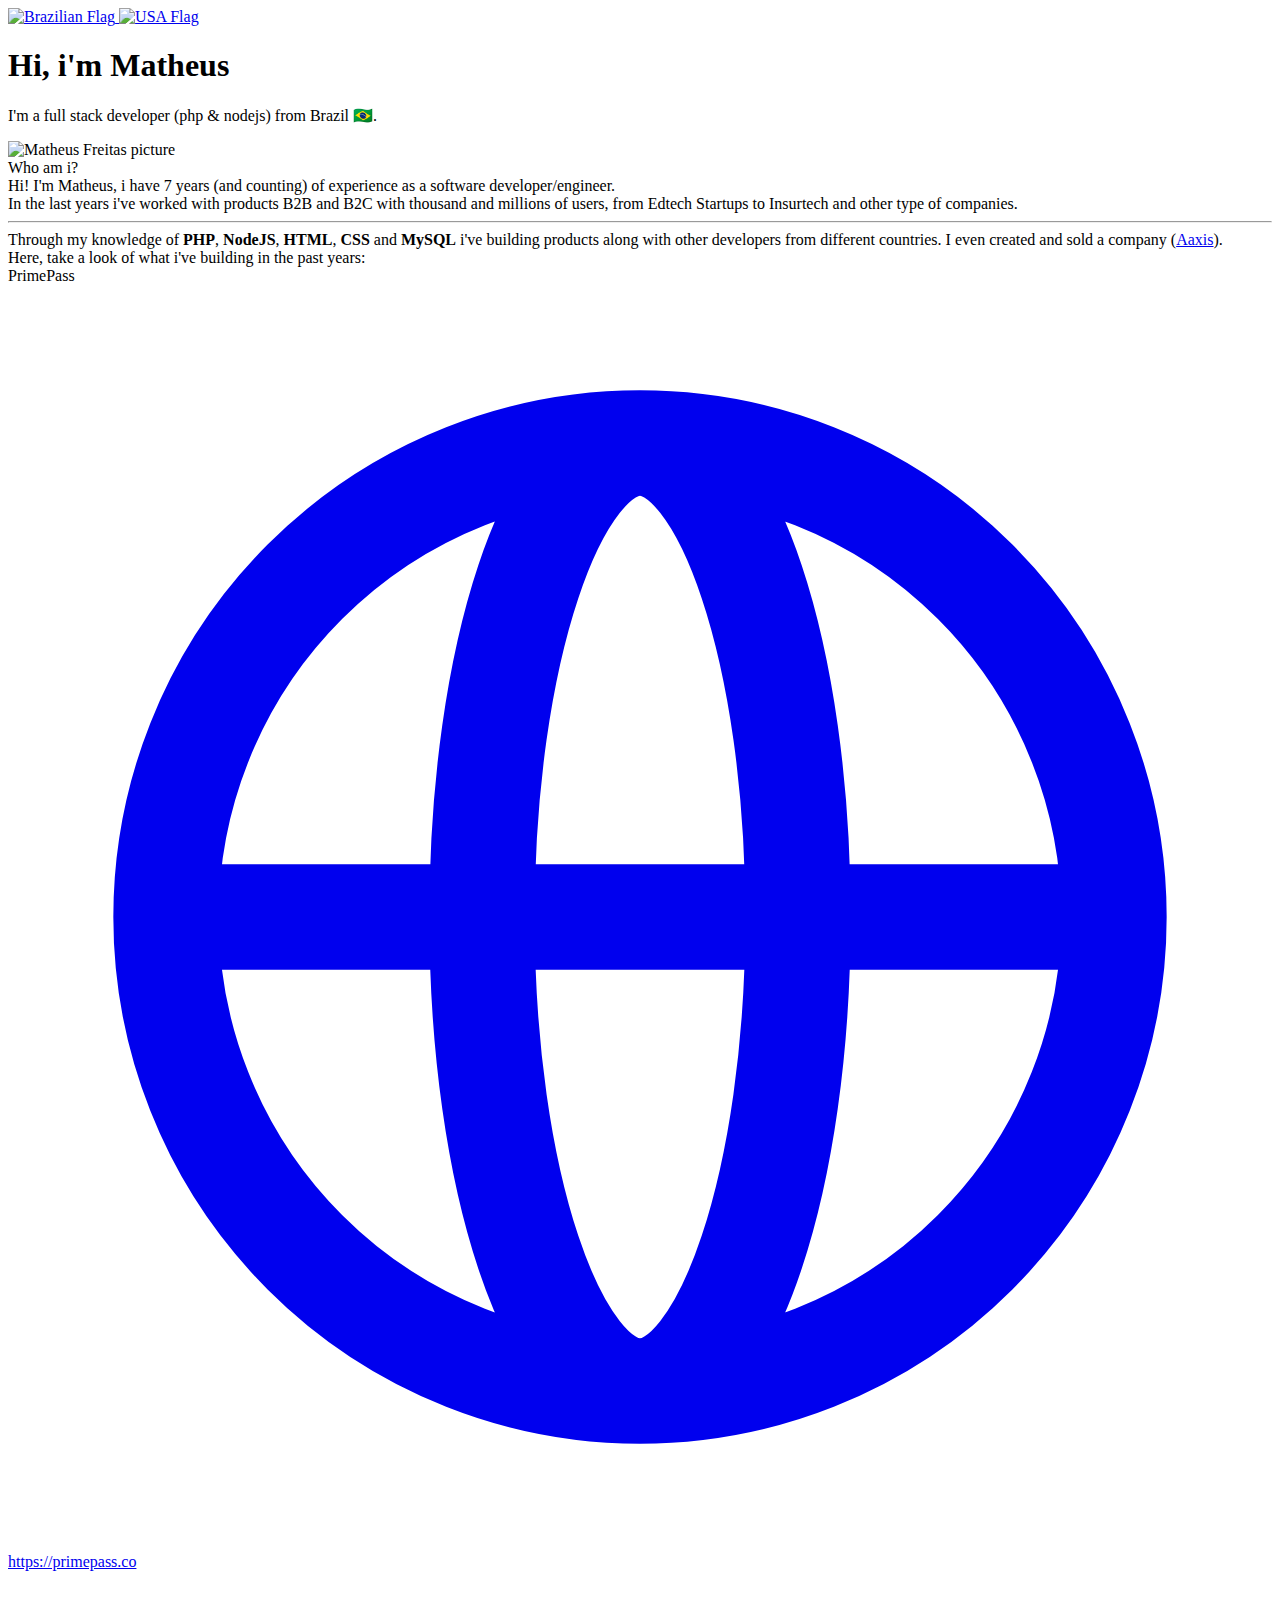
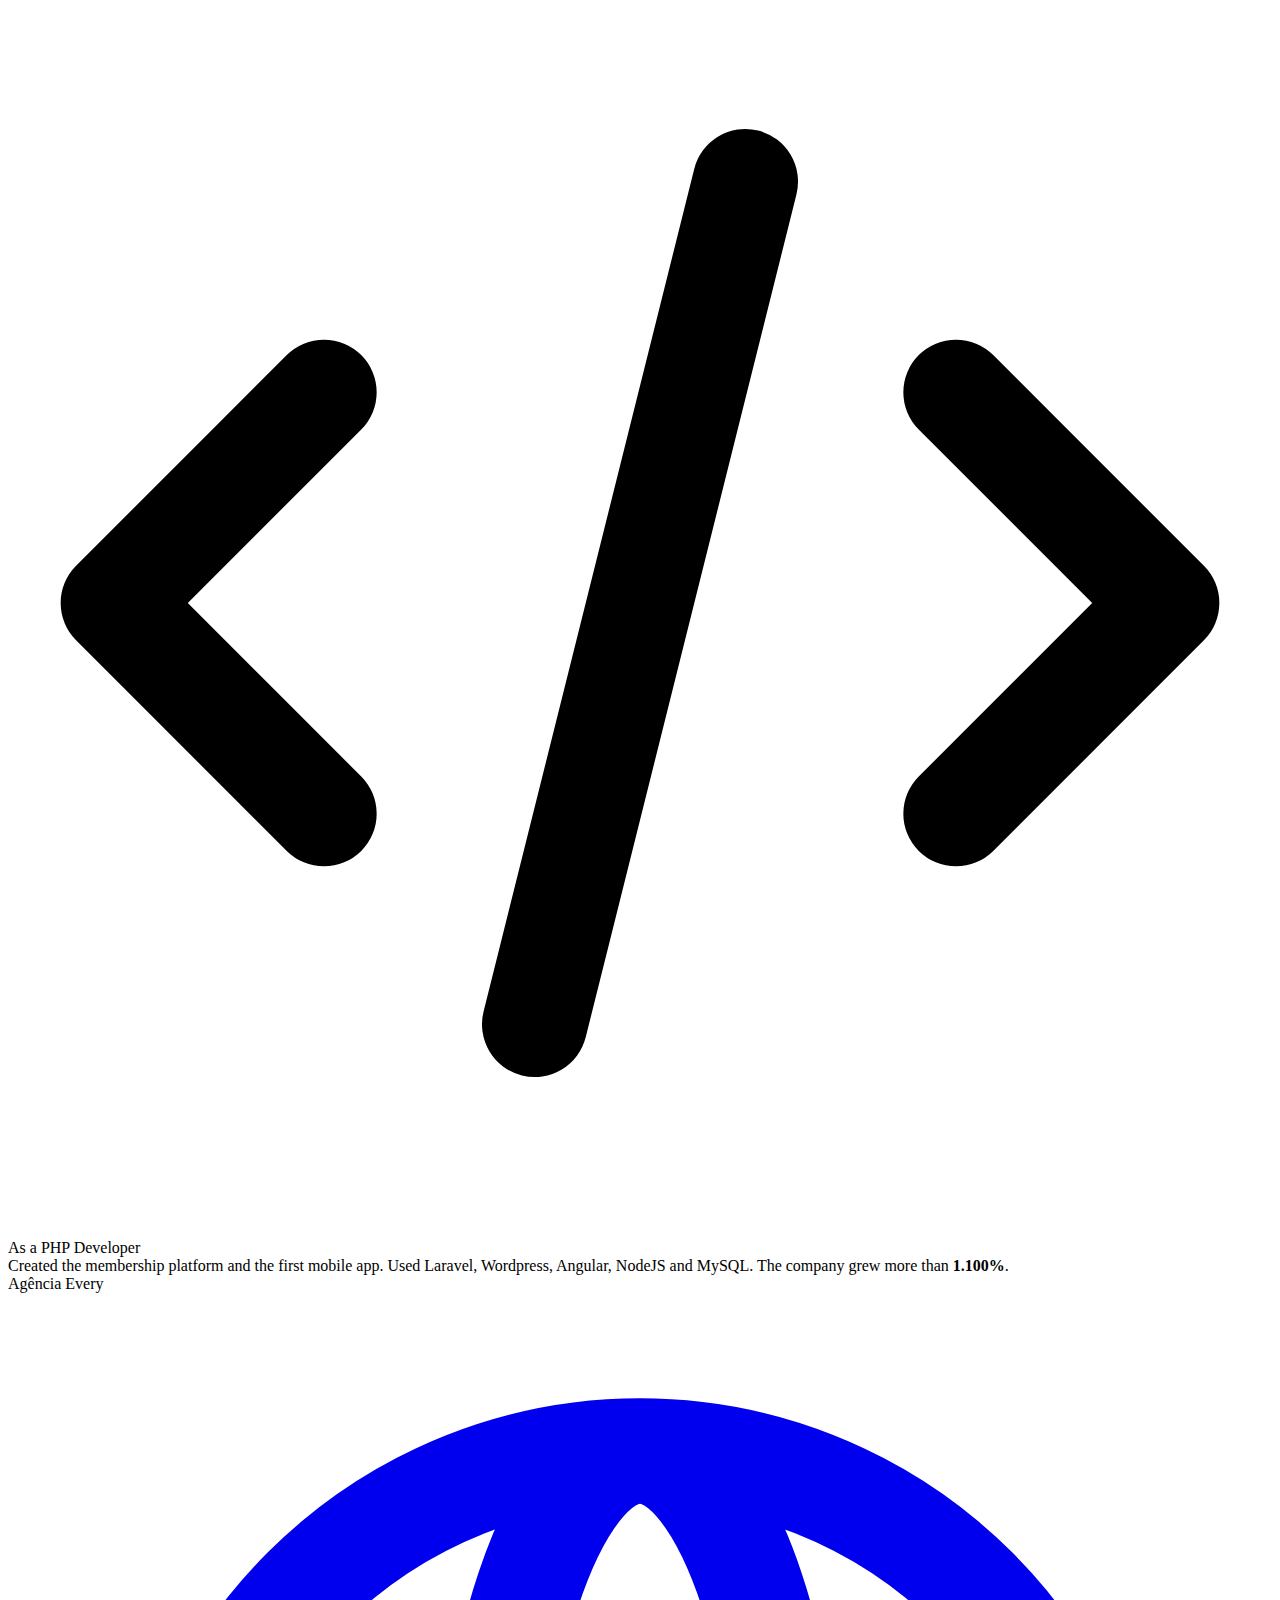
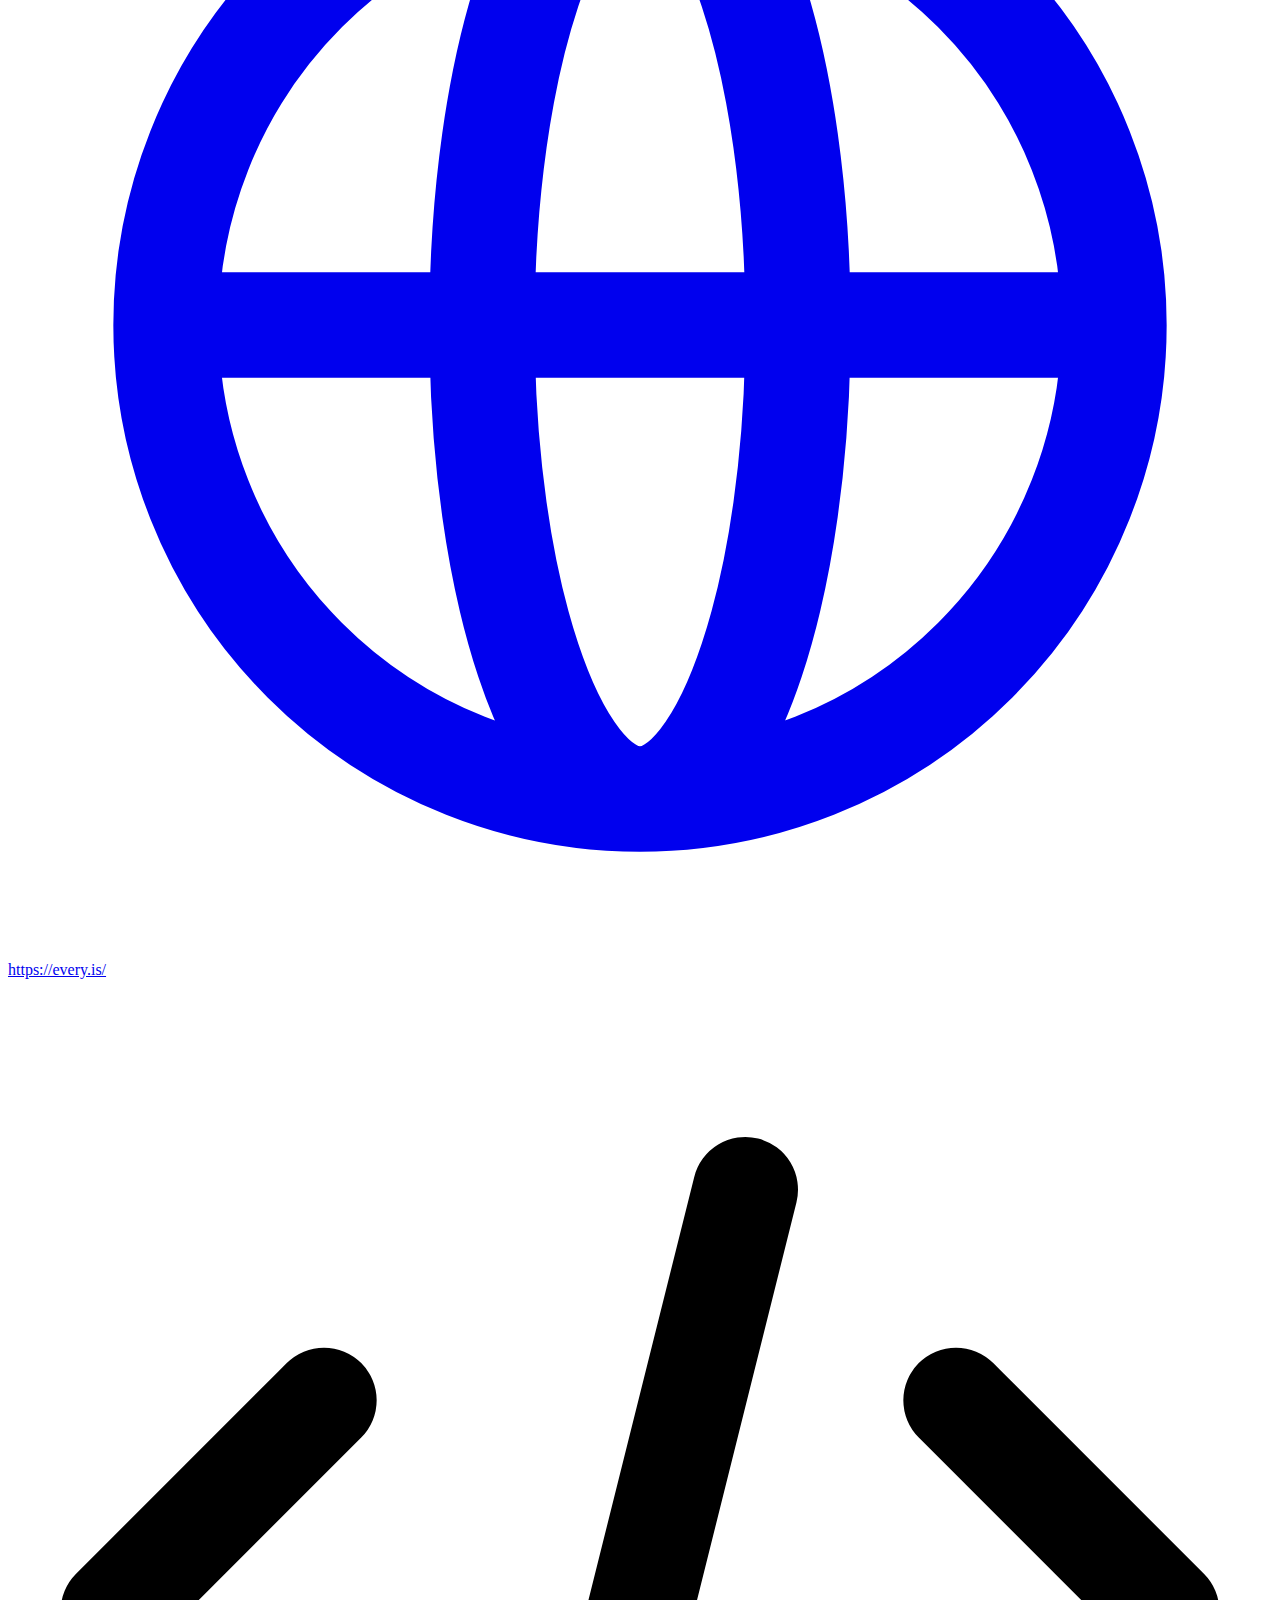
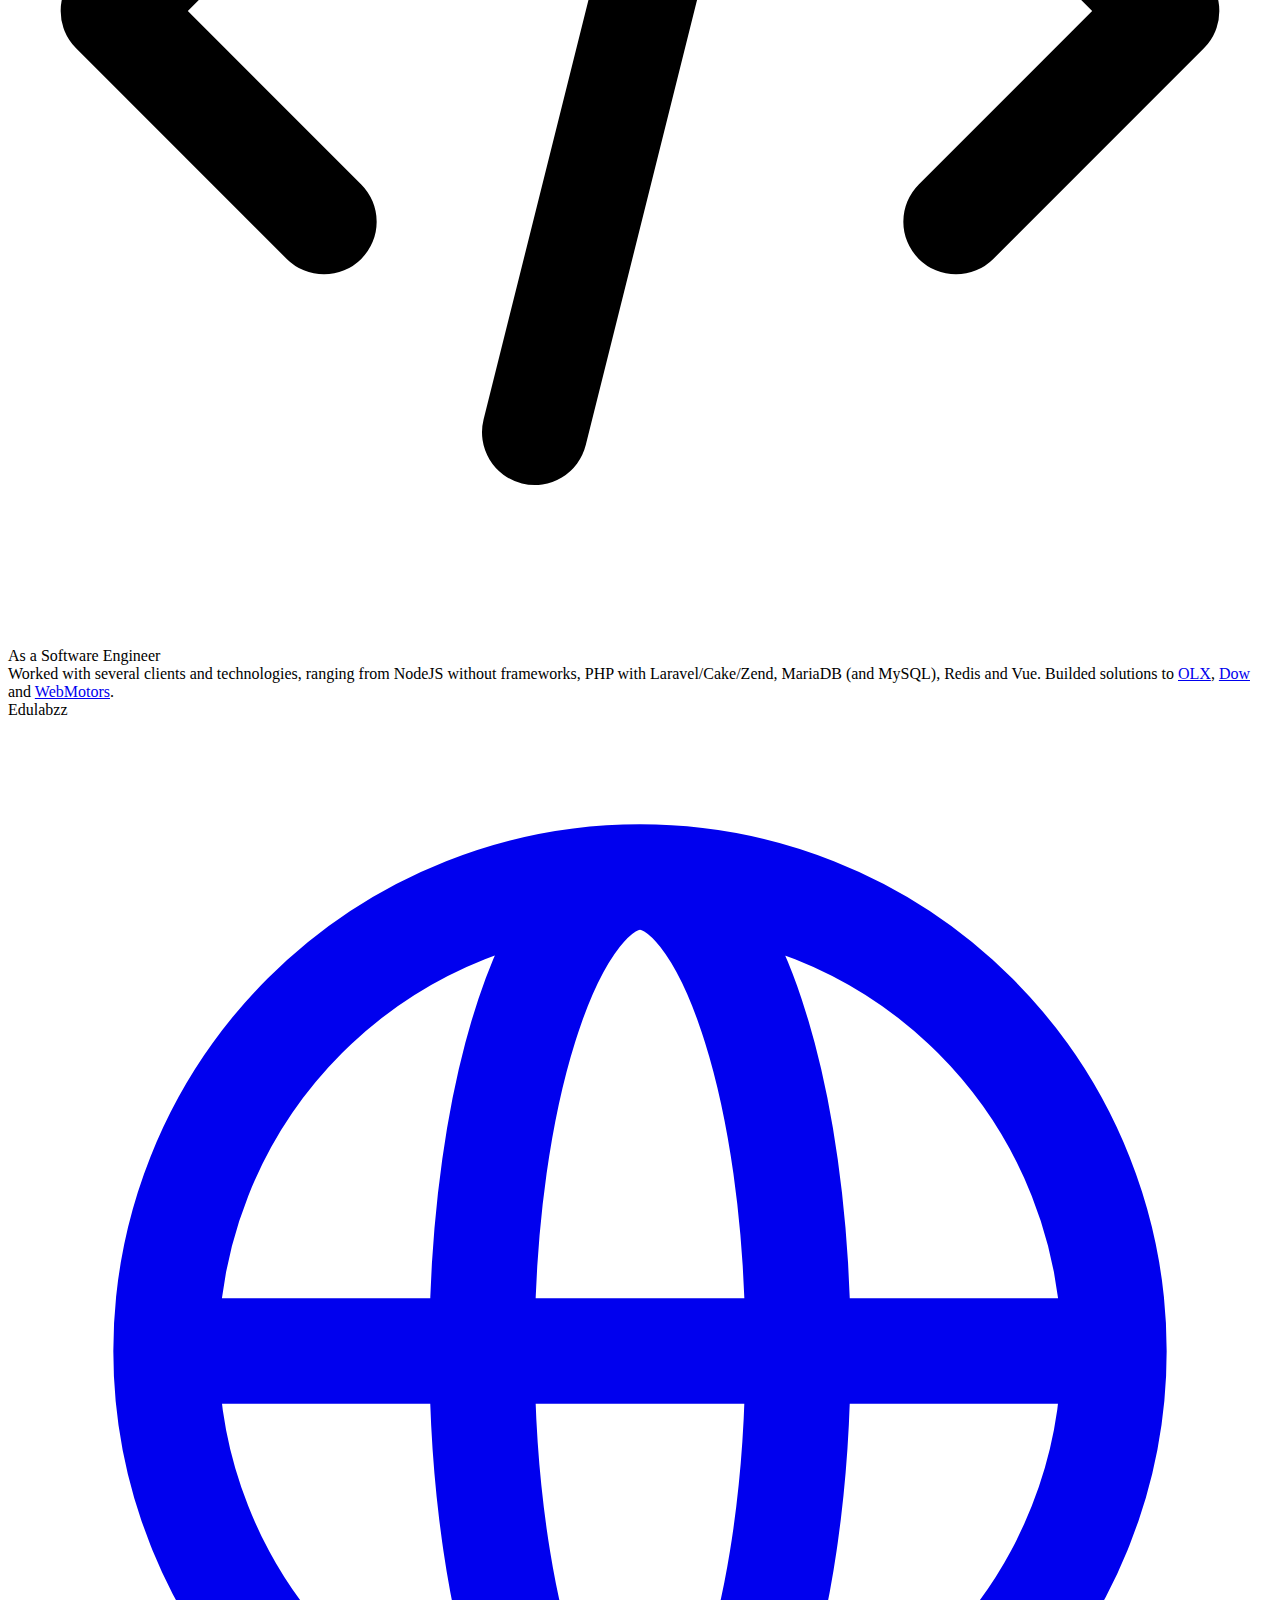
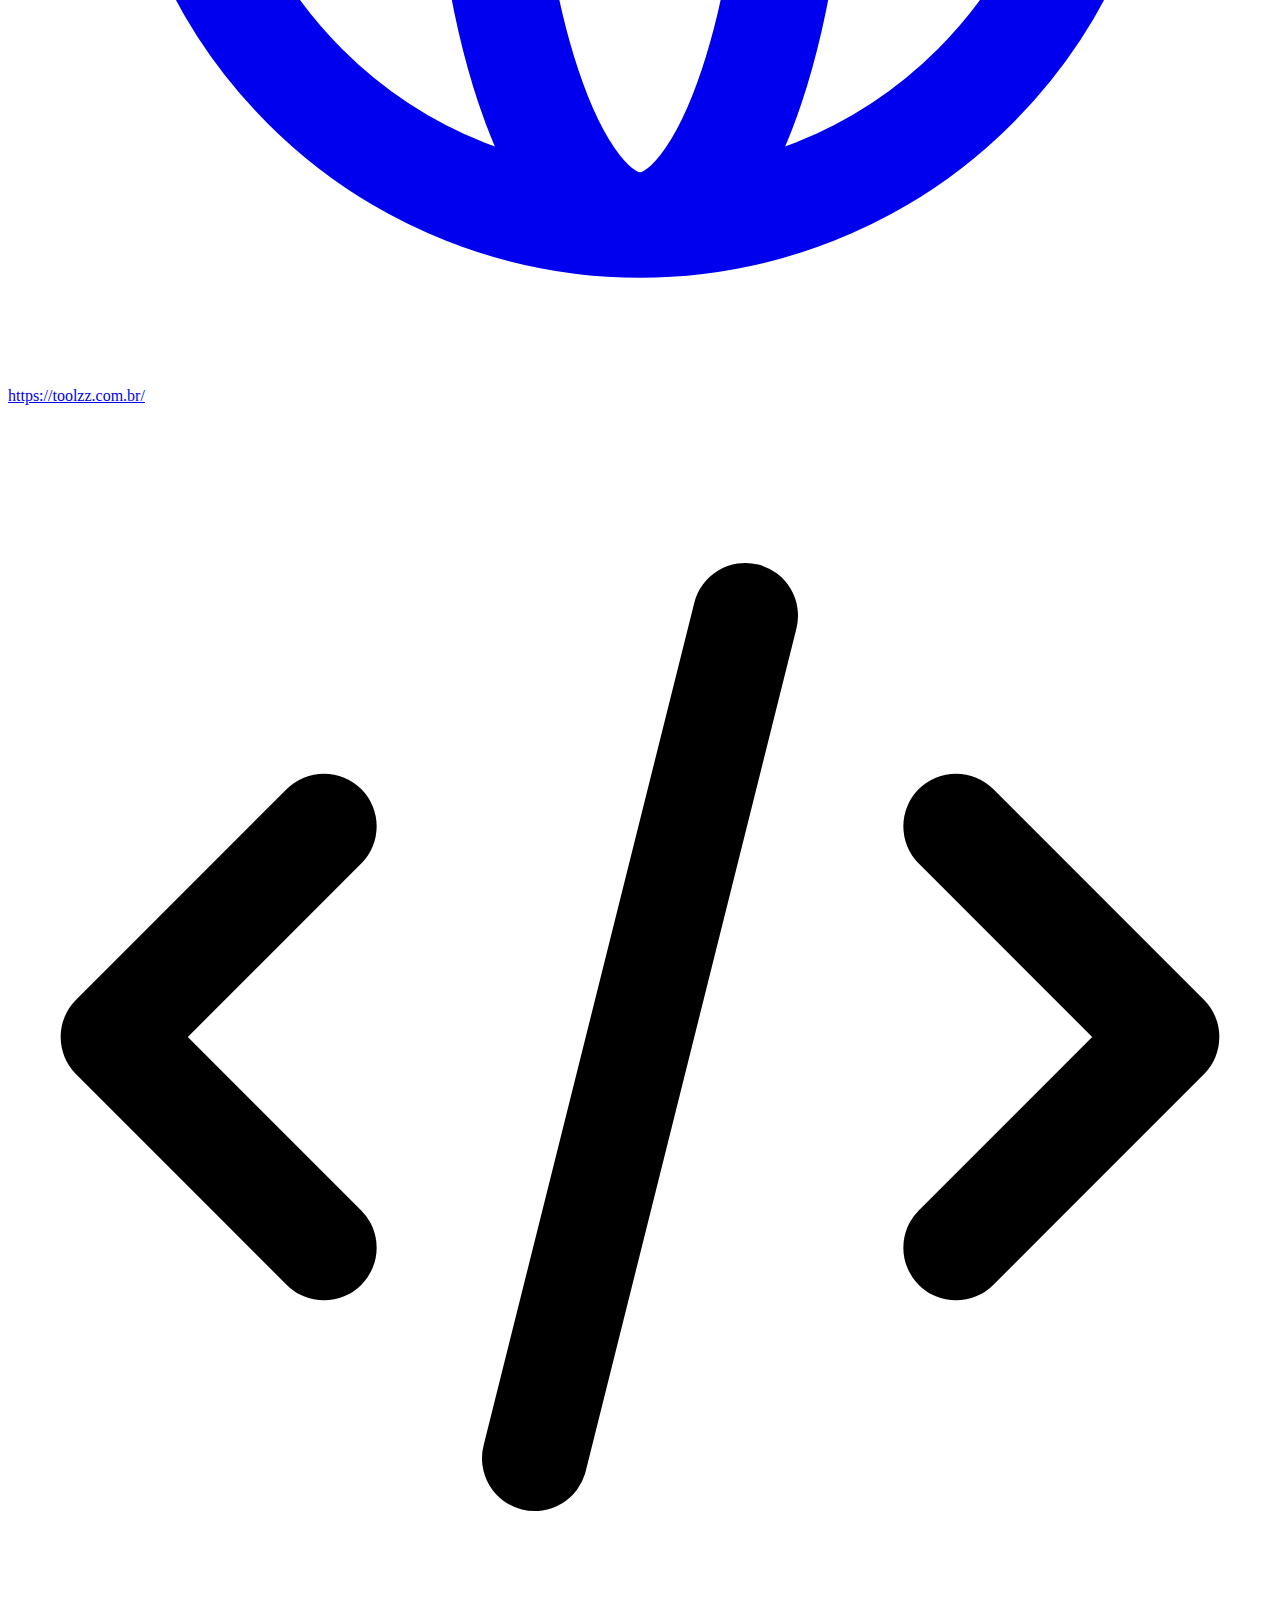
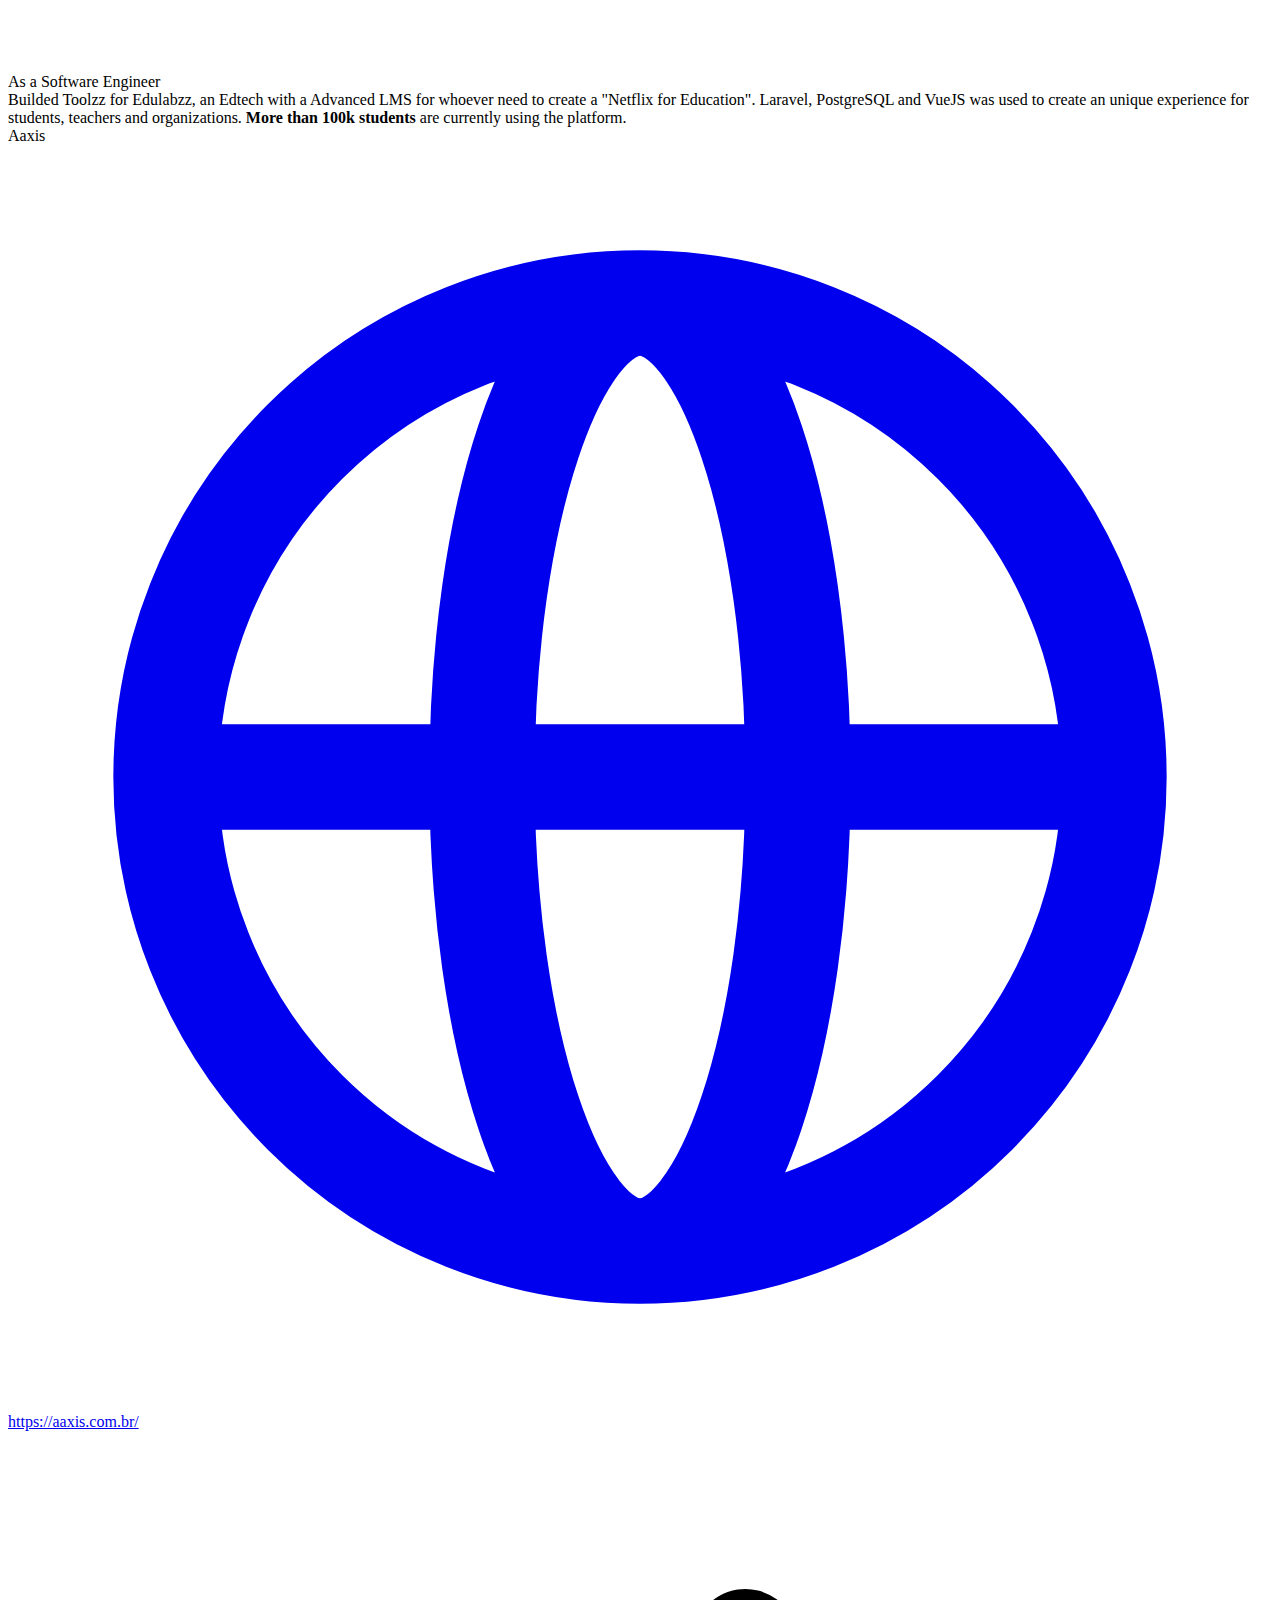
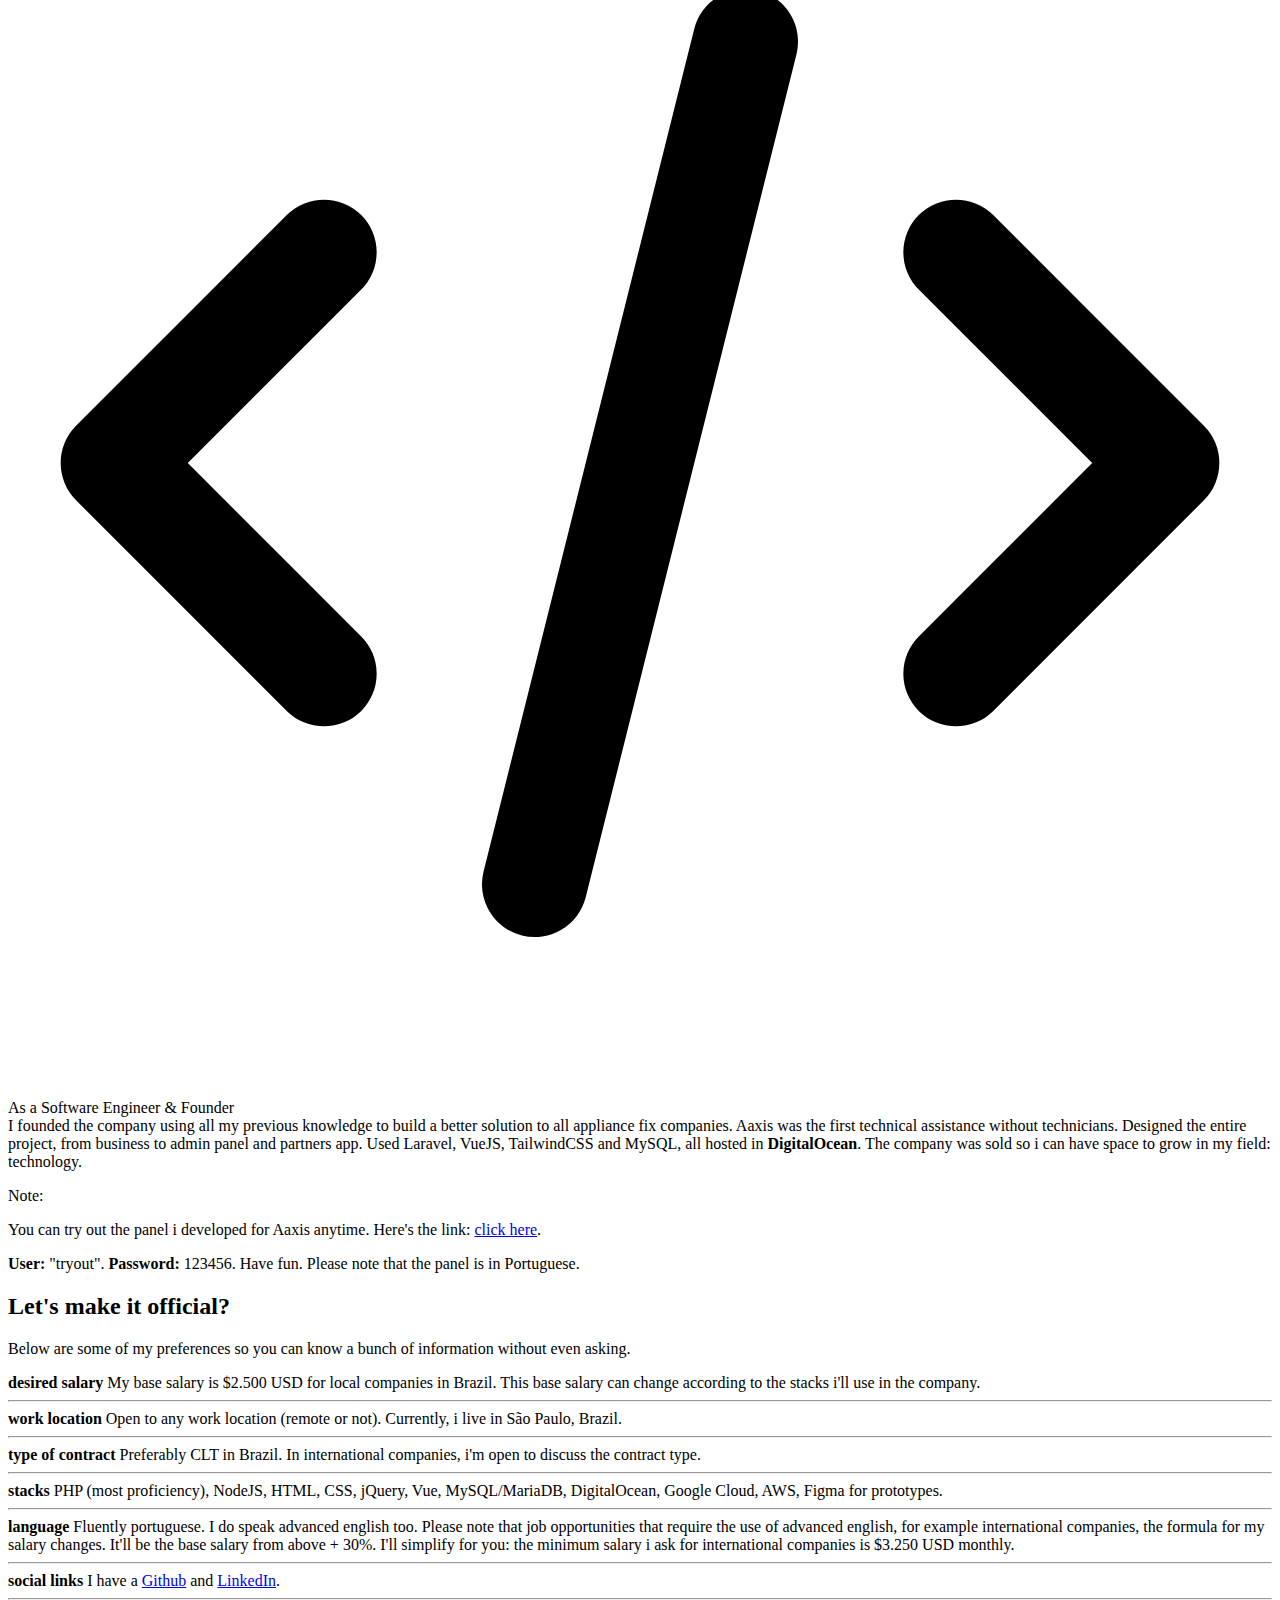
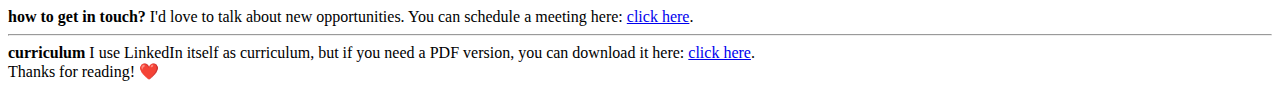
==== commit a15e74de: "curriculu" ====
--- a/index.html
+++ b/index.html
@@ -8,16 +8,16 @@
     <link rel="preconnect" href="https://fonts.googleapis.com">
     <link rel="preconnect" href="https://fonts.gstatic.com" crossorigin>
     <link href="https://fonts.googleapis.com/css2?family=DM+Sans:ital,wght@0,400;0,500;0,700;1,400;1,500;1,700&display=swap" rel="stylesheet">
-    <link rel="stylesheet" href="./output.css">
+    <link rel="stylesheet" href="/dist/output.css">
 </head>
 <body class="bg-slate-50">
     <section class="py-24 bg-white space-y-5 flex flex-col">
         <div class="flex space-x-2 justify-center">
             <a href="br.html" class="opacity-25 hover:opacity-100 transition duration-500">
-                <img src="./img/brazil.png" class="w-8 h-8 rounded-full" alt="Brazilian Flag">
+                <img src="/dist/img/brazil.png" class="w-8 h-8 rounded-full" alt="Brazilian Flag">
             </a>
             <a href="index.html">
-                <img src="./img/usa.png" class="w-8 h-8 rounded-full" alt="USA Flag">
+                <img src="/dist/img/usa.png" class="w-8 h-8 rounded-full" alt="USA Flag">
             </a>
         </div>
         <h1 class="text-5xl md:text-8xl text-center font-extrabold tracking-tight font-extrabold">Hi, i'm 
@@ -31,7 +31,7 @@
 
     <section id="about-me" class="pb-24 container mx-auto px-6 md:px-0">
         <div class="flex justify-center">
-            <img src="./img/profile.jfif" class="max-h-48 -translate-y-16 rounded-full shadow-2xl" alt="Matheus Freitas picture">
+            <img src="/dist/img/profile.jfif" class="max-h-48 -translate-y-16 rounded-full shadow-2xl" alt="Matheus Freitas picture">
         </div>
 
         <div class="flex flex-col space-y-3 text-center max-w-lg mx-auto">
@@ -172,6 +172,11 @@
                 <strong class="text-2xl">how to get in touch?</strong>
                 <span>I'd love to talk about new opportunities. You can schedule a meeting here: <a href="https://calendly.com/matheusfreitas/30min" target="_blank" class="font-bold underline">click here</a>.</span>
             </div>
+            <hr>
+            <div class="flex flex-col">
+                <strong class="text-2xl">curriculum</strong>
+                <span>I use LinkedIn itself as curriculum, but if you need a PDF version, you can download it here: <a href="Matheus-CV-EN.pdf" target="_blank" class="font-bold underline">click here</a>.</span>
+            </div>
         </div>
     </section>
 
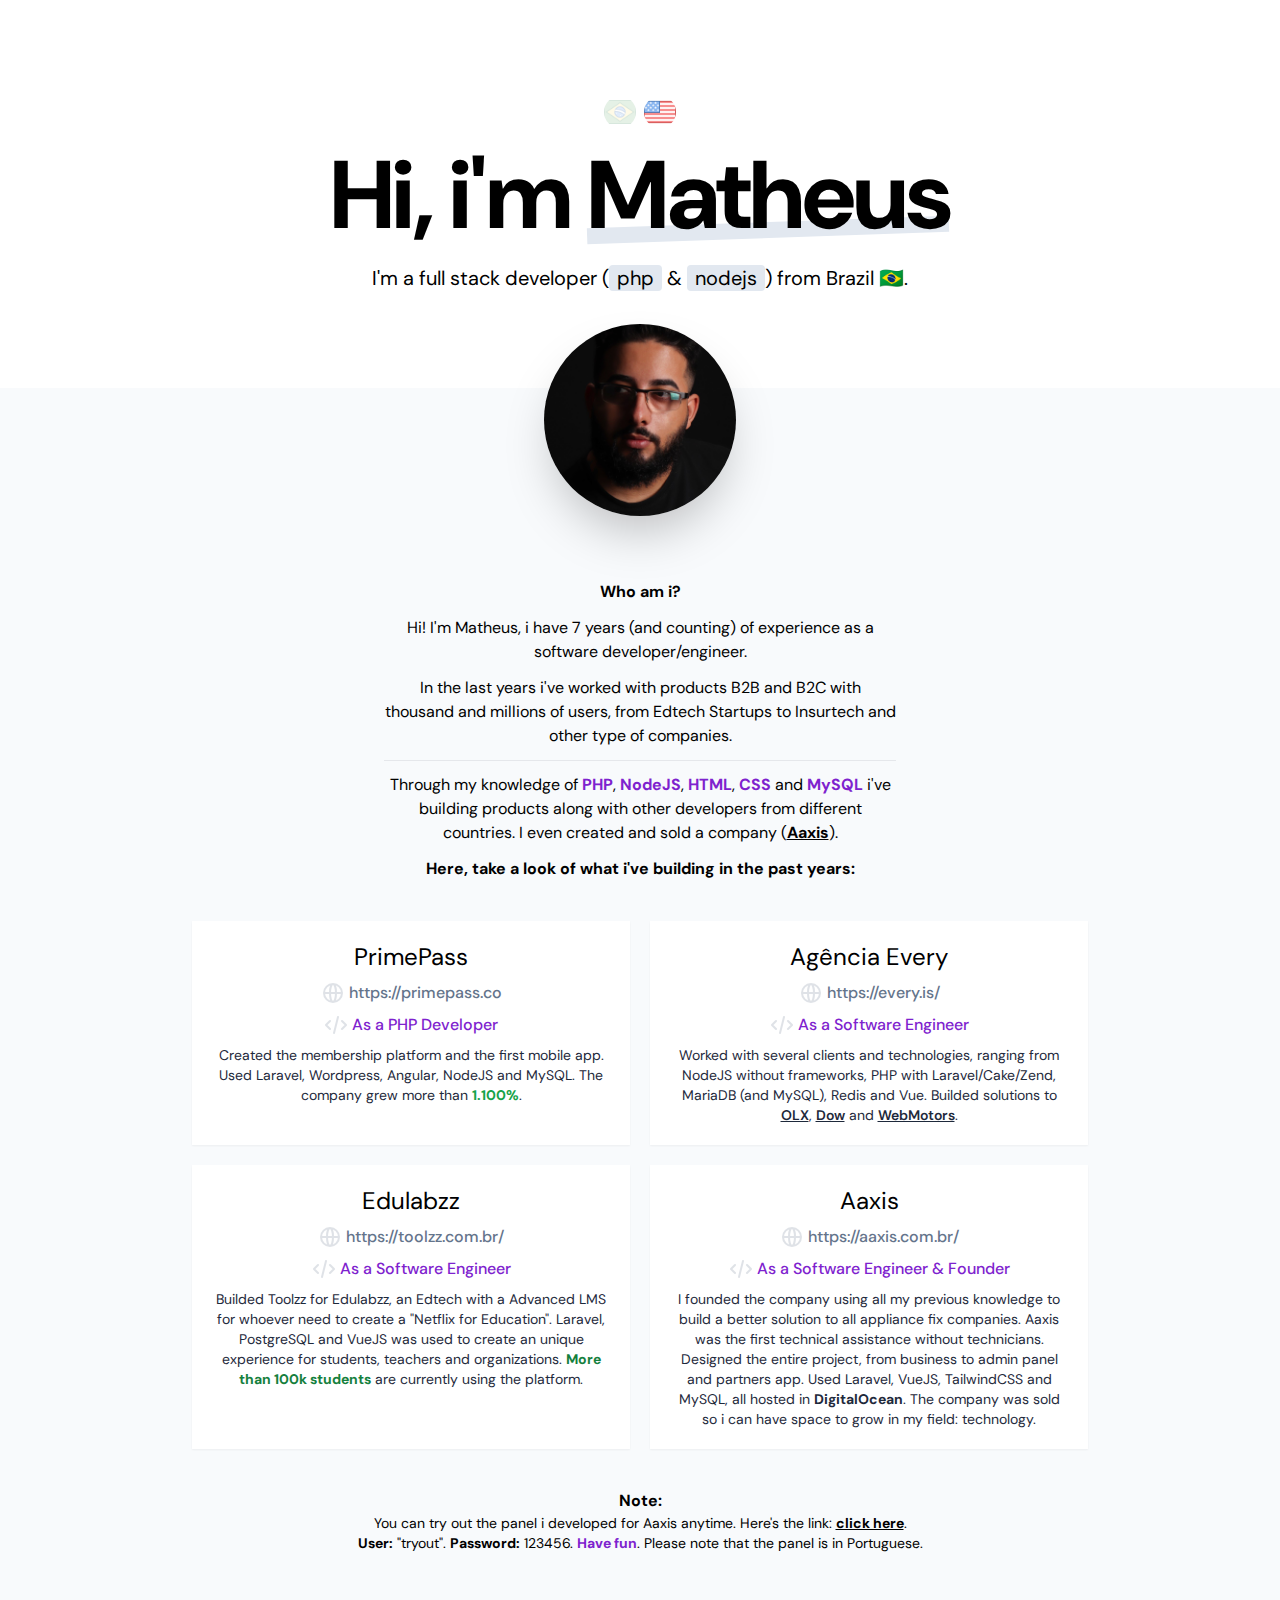
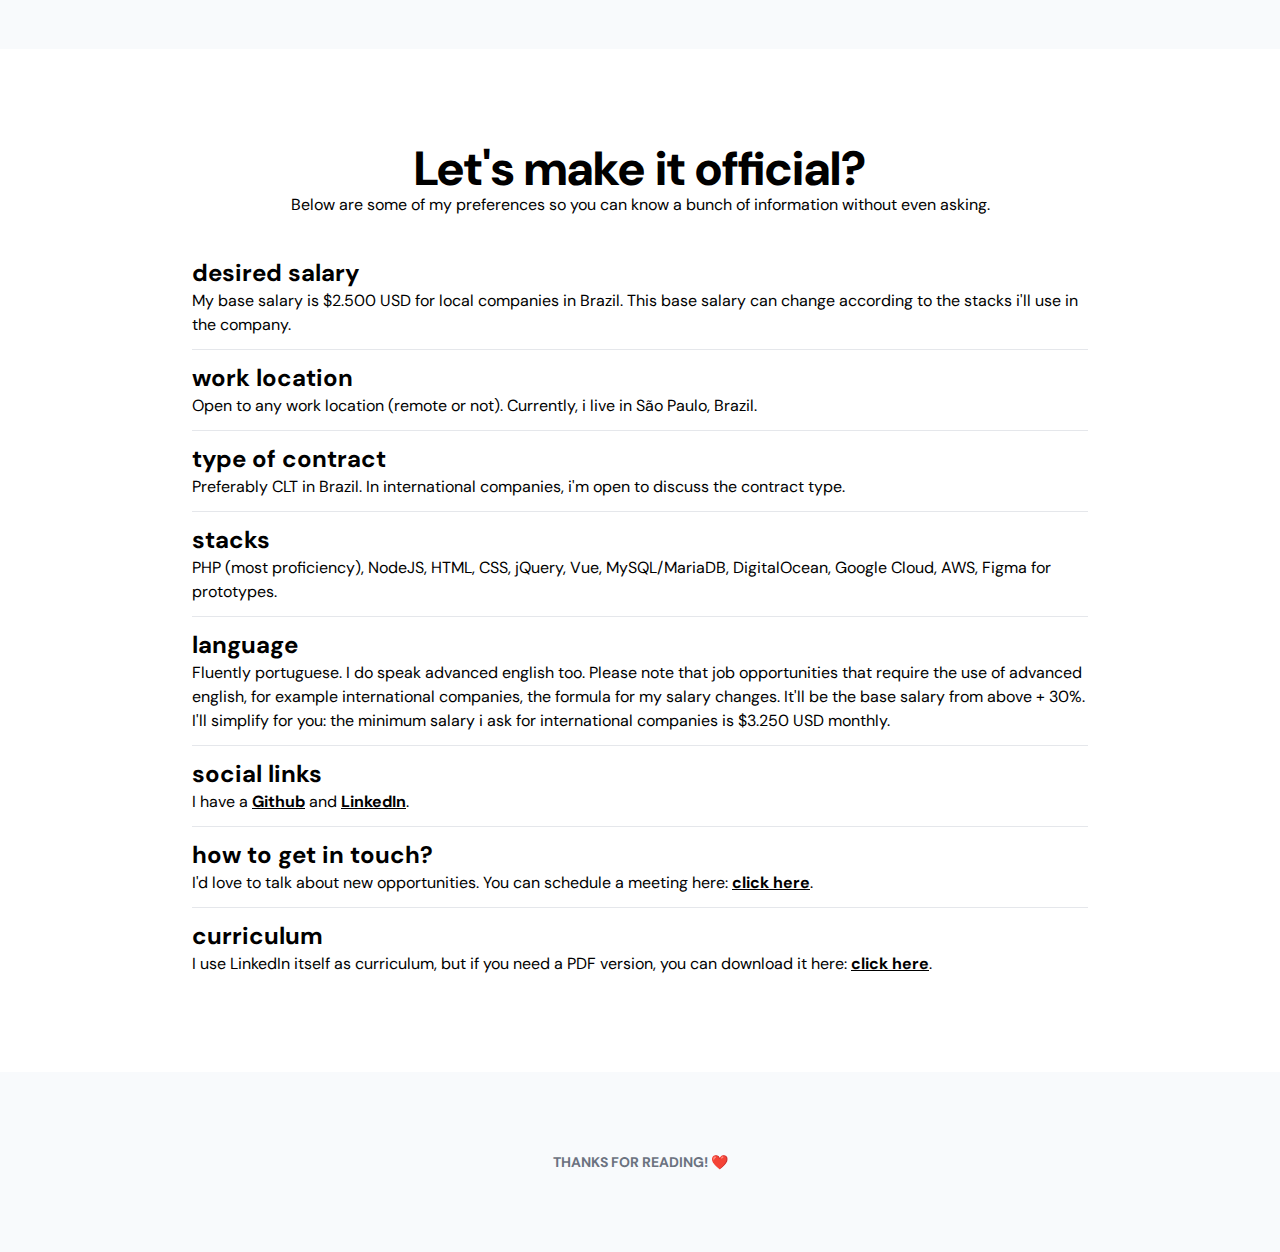
==== commit 9666cf5d: "Fix: URL typos" ====
--- a/index.html
+++ b/index.html
@@ -8,16 +8,16 @@
     <link rel="preconnect" href="https://fonts.googleapis.com">
     <link rel="preconnect" href="https://fonts.gstatic.com" crossorigin>
     <link href="https://fonts.googleapis.com/css2?family=DM+Sans:ital,wght@0,400;0,500;0,700;1,400;1,500;1,700&display=swap" rel="stylesheet">
-    <link rel="stylesheet" href="/dist/output.css">
+    <link rel="stylesheet" href="./output.css">
 </head>
 <body class="bg-slate-50">
     <section class="py-24 bg-white space-y-5 flex flex-col">
         <div class="flex space-x-2 justify-center">
             <a href="br.html" class="opacity-25 hover:opacity-100 transition duration-500">
-                <img src="/dist/img/brazil.png" class="w-8 h-8 rounded-full" alt="Brazilian Flag">
+                <img src="./img/brazil.png" class="w-8 h-8 rounded-full" alt="Brazilian Flag">
             </a>
             <a href="index.html">
-                <img src="/dist/img/usa.png" class="w-8 h-8 rounded-full" alt="USA Flag">
+                <img src="./img/usa.png" class="w-8 h-8 rounded-full" alt="USA Flag">
             </a>
         </div>
         <h1 class="text-5xl md:text-8xl text-center font-extrabold tracking-tight font-extrabold">Hi, i'm 
@@ -31,7 +31,7 @@
 
     <section id="about-me" class="pb-24 container mx-auto px-6 md:px-0">
         <div class="flex justify-center">
-            <img src="/dist/img/profile.jfif" class="max-h-48 -translate-y-16 rounded-full shadow-2xl" alt="Matheus Freitas picture">
+            <img src="./img/profile.jfif" class="max-h-48 -translate-y-16 rounded-full shadow-2xl" alt="Matheus Freitas picture">
         </div>
 
         <div class="flex flex-col space-y-3 text-center max-w-lg mx-auto">
--- a/output.css
+++ b/output.css
@@ -0,0 +1,1018 @@
+/*
+! tailwindcss v3.0.23 | MIT License | https://tailwindcss.com
+*/
+
+/*
+1. Prevent padding and border from affecting element width. (https://github.com/mozdevs/cssremedy/issues/4)
+2. Allow adding a border to an element by just adding a border-width. (https://github.com/tailwindcss/tailwindcss/pull/116)
+*/
+
+*,
+::before,
+::after {
+  box-sizing: border-box;
+  /* 1 */
+  border-width: 0;
+  /* 2 */
+  border-style: solid;
+  /* 2 */
+  border-color: #e5e7eb;
+  /* 2 */
+}
+
+::before,
+::after {
+  --tw-content: '';
+}
+
+/*
+1. Use a consistent sensible line-height in all browsers.
+2. Prevent adjustments of font size after orientation changes in iOS.
+3. Use a more readable tab size.
+4. Use the user's configured `sans` font-family by default.
+*/
+
+html {
+  line-height: 1.5;
+  /* 1 */
+  -webkit-text-size-adjust: 100%;
+  /* 2 */
+  -moz-tab-size: 4;
+  /* 3 */
+  -o-tab-size: 4;
+     tab-size: 4;
+  /* 3 */
+  font-family: ui-sans-serif, system-ui, -apple-system, BlinkMacSystemFont, "Segoe UI", Roboto, "Helvetica Neue", Arial, "Noto Sans", sans-serif, "Apple Color Emoji", "Segoe UI Emoji", "Segoe UI Symbol", "Noto Color Emoji";
+  /* 4 */
+}
+
+/*
+1. Remove the margin in all browsers.
+2. Inherit line-height from `html` so users can set them as a class directly on the `html` element.
+*/
+
+body {
+  margin: 0;
+  /* 1 */
+  line-height: inherit;
+  /* 2 */
+}
+
+/*
+1. Add the correct height in Firefox.
+2. Correct the inheritance of border color in Firefox. (https://bugzilla.mozilla.org/show_bug.cgi?id=190655)
+3. Ensure horizontal rules are visible by default.
+*/
+
+hr {
+  height: 0;
+  /* 1 */
+  color: inherit;
+  /* 2 */
+  border-top-width: 1px;
+  /* 3 */
+}
+
+/*
+Add the correct text decoration in Chrome, Edge, and Safari.
+*/
+
+abbr:where([title]) {
+  -webkit-text-decoration: underline dotted;
+          text-decoration: underline dotted;
+}
+
+/*
+Remove the default font size and weight for headings.
+*/
+
+h1,
+h2,
+h3,
+h4,
+h5,
+h6 {
+  font-size: inherit;
+  font-weight: inherit;
+}
+
+/*
+Reset links to optimize for opt-in styling instead of opt-out.
+*/
+
+a {
+  color: inherit;
+  text-decoration: inherit;
+}
+
+/*
+Add the correct font weight in Edge and Safari.
+*/
+
+b,
+strong {
+  font-weight: bolder;
+}
+
+/*
+1. Use the user's configured `mono` font family by default.
+2. Correct the odd `em` font sizing in all browsers.
+*/
+
+code,
+kbd,
+samp,
+pre {
+  font-family: ui-monospace, SFMono-Regular, Menlo, Monaco, Consolas, "Liberation Mono", "Courier New", monospace;
+  /* 1 */
+  font-size: 1em;
+  /* 2 */
+}
+
+/*
+Add the correct font size in all browsers.
+*/
+
+small {
+  font-size: 80%;
+}
+
+/*
+Prevent `sub` and `sup` elements from affecting the line height in all browsers.
+*/
+
+sub,
+sup {
+  font-size: 75%;
+  line-height: 0;
+  position: relative;
+  vertical-align: baseline;
+}
+
+sub {
+  bottom: -0.25em;
+}
+
+sup {
+  top: -0.5em;
+}
+
+/*
+1. Remove text indentation from table contents in Chrome and Safari. (https://bugs.chromium.org/p/chromium/issues/detail?id=999088, https://bugs.webkit.org/show_bug.cgi?id=201297)
+2. Correct table border color inheritance in all Chrome and Safari. (https://bugs.chromium.org/p/chromium/issues/detail?id=935729, https://bugs.webkit.org/show_bug.cgi?id=195016)
+3. Remove gaps between table borders by default.
+*/
+
+table {
+  text-indent: 0;
+  /* 1 */
+  border-color: inherit;
+  /* 2 */
+  border-collapse: collapse;
+  /* 3 */
+}
+
+/*
+1. Change the font styles in all browsers.
+2. Remove the margin in Firefox and Safari.
+3. Remove default padding in all browsers.
+*/
+
+button,
+input,
+optgroup,
+select,
+textarea {
+  font-family: inherit;
+  /* 1 */
+  font-size: 100%;
+  /* 1 */
+  line-height: inherit;
+  /* 1 */
+  color: inherit;
+  /* 1 */
+  margin: 0;
+  /* 2 */
+  padding: 0;
+  /* 3 */
+}
+
+/*
+Remove the inheritance of text transform in Edge and Firefox.
+*/
+
+button,
+select {
+  text-transform: none;
+}
+
+/*
+1. Correct the inability to style clickable types in iOS and Safari.
+2. Remove default button styles.
+*/
+
+button,
+[type='button'],
+[type='reset'],
+[type='submit'] {
+  -webkit-appearance: button;
+  /* 1 */
+  background-color: transparent;
+  /* 2 */
+  background-image: none;
+  /* 2 */
+}
+
+/*
+Use the modern Firefox focus style for all focusable elements.
+*/
+
+:-moz-focusring {
+  outline: auto;
+}
+
+/*
+Remove the additional `:invalid` styles in Firefox. (https://github.com/mozilla/gecko-dev/blob/2f9eacd9d3d995c937b4251a5557d95d494c9be1/layout/style/res/forms.css#L728-L737)
+*/
+
+:-moz-ui-invalid {
+  box-shadow: none;
+}
+
+/*
+Add the correct vertical alignment in Chrome and Firefox.
+*/
+
+progress {
+  vertical-align: baseline;
+}
+
+/*
+Correct the cursor style of increment and decrement buttons in Safari.
+*/
+
+::-webkit-inner-spin-button,
+::-webkit-outer-spin-button {
+  height: auto;
+}
+
+/*
+1. Correct the odd appearance in Chrome and Safari.
+2. Correct the outline style in Safari.
+*/
+
+[type='search'] {
+  -webkit-appearance: textfield;
+  /* 1 */
+  outline-offset: -2px;
+  /* 2 */
+}
+
+/*
+Remove the inner padding in Chrome and Safari on macOS.
+*/
+
+::-webkit-search-decoration {
+  -webkit-appearance: none;
+}
+
+/*
+1. Correct the inability to style clickable types in iOS and Safari.
+2. Change font properties to `inherit` in Safari.
+*/
+
+::-webkit-file-upload-button {
+  -webkit-appearance: button;
+  /* 1 */
+  font: inherit;
+  /* 2 */
+}
+
+/*
+Add the correct display in Chrome and Safari.
+*/
+
+summary {
+  display: list-item;
+}
+
+/*
+Removes the default spacing and border for appropriate elements.
+*/
+
+blockquote,
+dl,
+dd,
+h1,
+h2,
+h3,
+h4,
+h5,
+h6,
+hr,
+figure,
+p,
+pre {
+  margin: 0;
+}
+
+fieldset {
+  margin: 0;
+  padding: 0;
+}
+
+legend {
+  padding: 0;
+}
+
+ol,
+ul,
+menu {
+  list-style: none;
+  margin: 0;
+  padding: 0;
+}
+
+/*
+Prevent resizing textareas horizontally by default.
+*/
+
+textarea {
+  resize: vertical;
+}
+
+/*
+1. Reset the default placeholder opacity in Firefox. (https://github.com/tailwindlabs/tailwindcss/issues/3300)
+2. Set the default placeholder color to the user's configured gray 400 color.
+*/
+
+input::-moz-placeholder, textarea::-moz-placeholder {
+  opacity: 1;
+  /* 1 */
+  color: #9ca3af;
+  /* 2 */
+}
+
+input:-ms-input-placeholder, textarea:-ms-input-placeholder {
+  opacity: 1;
+  /* 1 */
+  color: #9ca3af;
+  /* 2 */
+}
+
+input::placeholder,
+textarea::placeholder {
+  opacity: 1;
+  /* 1 */
+  color: #9ca3af;
+  /* 2 */
+}
+
+/*
+Set the default cursor for buttons.
+*/
+
+button,
+[role="button"] {
+  cursor: pointer;
+}
+
+/*
+Make sure disabled buttons don't get the pointer cursor.
+*/
+
+:disabled {
+  cursor: default;
+}
+
+/*
+1. Make replaced elements `display: block` by default. (https://github.com/mozdevs/cssremedy/issues/14)
+2. Add `vertical-align: middle` to align replaced elements more sensibly by default. (https://github.com/jensimmons/cssremedy/issues/14#issuecomment-634934210)
+   This can trigger a poorly considered lint error in some tools but is included by design.
+*/
+
+img,
+svg,
+video,
+canvas,
+audio,
+iframe,
+embed,
+object {
+  display: block;
+  /* 1 */
+  vertical-align: middle;
+  /* 2 */
+}
+
+/*
+Constrain images and videos to the parent width and preserve their intrinsic aspect ratio. (https://github.com/mozdevs/cssremedy/issues/14)
+*/
+
+img,
+video {
+  max-width: 100%;
+  height: auto;
+}
+
+/*
+Ensure the default browser behavior of the `hidden` attribute.
+*/
+
+[hidden] {
+  display: none;
+}
+
+html {
+  font-family: 'DM Sans', sans-serif;
+}
+
+*, ::before, ::after {
+  --tw-translate-x: 0;
+  --tw-translate-y: 0;
+  --tw-rotate: 0;
+  --tw-skew-x: 0;
+  --tw-skew-y: 0;
+  --tw-scale-x: 1;
+  --tw-scale-y: 1;
+  --tw-pan-x:  ;
+  --tw-pan-y:  ;
+  --tw-pinch-zoom:  ;
+  --tw-scroll-snap-strictness: proximity;
+  --tw-ordinal:  ;
+  --tw-slashed-zero:  ;
+  --tw-numeric-figure:  ;
+  --tw-numeric-spacing:  ;
+  --tw-numeric-fraction:  ;
+  --tw-ring-inset:  ;
+  --tw-ring-offset-width: 0px;
+  --tw-ring-offset-color: #fff;
+  --tw-ring-color: rgb(59 130 246 / 0.5);
+  --tw-ring-offset-shadow: 0 0 #0000;
+  --tw-ring-shadow: 0 0 #0000;
+  --tw-shadow: 0 0 #0000;
+  --tw-shadow-colored: 0 0 #0000;
+  --tw-blur:  ;
+  --tw-brightness:  ;
+  --tw-contrast:  ;
+  --tw-grayscale:  ;
+  --tw-hue-rotate:  ;
+  --tw-invert:  ;
+  --tw-saturate:  ;
+  --tw-sepia:  ;
+  --tw-drop-shadow:  ;
+  --tw-backdrop-blur:  ;
+  --tw-backdrop-brightness:  ;
+  --tw-backdrop-contrast:  ;
+  --tw-backdrop-grayscale:  ;
+  --tw-backdrop-hue-rotate:  ;
+  --tw-backdrop-invert:  ;
+  --tw-backdrop-opacity:  ;
+  --tw-backdrop-saturate:  ;
+  --tw-backdrop-sepia:  ;
+}
+
+.container {
+  width: 100%;
+}
+
+@media (min-width: 640px) {
+  .container {
+    max-width: 640px;
+  }
+}
+
+@media (min-width: 768px) {
+  .container {
+    max-width: 768px;
+  }
+}
+
+@media (min-width: 1024px) {
+  .container {
+    max-width: 1024px;
+  }
+}
+
+@media (min-width: 1280px) {
+  .container {
+    max-width: 1280px;
+  }
+}
+
+@media (min-width: 1536px) {
+  .container {
+    max-width: 1536px;
+  }
+}
+
+.absolute {
+  position: absolute;
+}
+
+.relative {
+  position: relative;
+}
+
+.left-0 {
+  left: 0px;
+}
+
+.bottom-0 {
+  bottom: 0px;
+}
+
+.top-0 {
+  top: 0px;
+}
+
+.z-20 {
+  z-index: 20;
+}
+
+.z-10 {
+  z-index: 10;
+}
+
+.mx-auto {
+  margin-left: auto;
+  margin-right: auto;
+}
+
+.my-2 {
+  margin-top: 0.5rem;
+  margin-bottom: 0.5rem;
+}
+
+.flex {
+  display: flex;
+}
+
+.inline-flex {
+  display: inline-flex;
+}
+
+.grid {
+  display: grid;
+}
+
+.h-8 {
+  height: 2rem;
+}
+
+.h-4 {
+  height: 1rem;
+}
+
+.h-6 {
+  height: 1.5rem;
+}
+
+.h-full {
+  height: 100%;
+}
+
+.max-h-48 {
+  max-height: 12rem;
+}
+
+.w-8 {
+  width: 2rem;
+}
+
+.w-full {
+  width: 100%;
+}
+
+.w-6 {
+  width: 1.5rem;
+}
+
+.max-w-lg {
+  max-width: 32rem;
+}
+
+.max-w-4xl {
+  max-width: 56rem;
+}
+
+.grow {
+  flex-grow: 1;
+}
+
+.-translate-y-5 {
+  --tw-translate-y: -1.25rem;
+  transform: translate(var(--tw-translate-x), var(--tw-translate-y)) rotate(var(--tw-rotate)) skewX(var(--tw-skew-x)) skewY(var(--tw-skew-y)) scaleX(var(--tw-scale-x)) scaleY(var(--tw-scale-y));
+}
+
+.-translate-y-16 {
+  --tw-translate-y: -4rem;
+  transform: translate(var(--tw-translate-x), var(--tw-translate-y)) rotate(var(--tw-rotate)) skewX(var(--tw-skew-x)) skewY(var(--tw-skew-y)) scaleX(var(--tw-scale-x)) scaleY(var(--tw-scale-y));
+}
+
+.translate-y-2 {
+  --tw-translate-y: 0.5rem;
+  transform: translate(var(--tw-translate-x), var(--tw-translate-y)) rotate(var(--tw-rotate)) skewX(var(--tw-skew-x)) skewY(var(--tw-skew-y)) scaleX(var(--tw-scale-x)) scaleY(var(--tw-scale-y));
+}
+
+.translate-y-1 {
+  --tw-translate-y: 0.25rem;
+  transform: translate(var(--tw-translate-x), var(--tw-translate-y)) rotate(var(--tw-rotate)) skewX(var(--tw-skew-x)) skewY(var(--tw-skew-y)) scaleX(var(--tw-scale-x)) scaleY(var(--tw-scale-y));
+}
+
+.-translate-y-3 {
+  --tw-translate-y: -0.75rem;
+  transform: translate(var(--tw-translate-x), var(--tw-translate-y)) rotate(var(--tw-rotate)) skewX(var(--tw-skew-x)) skewY(var(--tw-skew-y)) scaleX(var(--tw-scale-x)) scaleY(var(--tw-scale-y));
+}
+
+.rotate-\[-2deg\] {
+  --tw-rotate: -2deg;
+  transform: translate(var(--tw-translate-x), var(--tw-translate-y)) rotate(var(--tw-rotate)) skewX(var(--tw-skew-x)) skewY(var(--tw-skew-y)) scaleX(var(--tw-scale-x)) scaleY(var(--tw-scale-y));
+}
+
+.transform {
+  transform: translate(var(--tw-translate-x), var(--tw-translate-y)) rotate(var(--tw-rotate)) skewX(var(--tw-skew-x)) skewY(var(--tw-skew-y)) scaleX(var(--tw-scale-x)) scaleY(var(--tw-scale-y));
+}
+
+.cursor-pointer {
+  cursor: pointer;
+}
+
+.grid-cols-1 {
+  grid-template-columns: repeat(1, minmax(0, 1fr));
+}
+
+.flex-col {
+  flex-direction: column;
+}
+
+.items-center {
+  align-items: center;
+}
+
+.justify-center {
+  justify-content: center;
+}
+
+.justify-between {
+  justify-content: space-between;
+}
+
+.gap-5 {
+  gap: 1.25rem;
+}
+
+.space-y-5 > :not([hidden]) ~ :not([hidden]) {
+  --tw-space-y-reverse: 0;
+  margin-top: calc(1.25rem * calc(1 - var(--tw-space-y-reverse)));
+  margin-bottom: calc(1.25rem * var(--tw-space-y-reverse));
+}
+
+.space-x-2 > :not([hidden]) ~ :not([hidden]) {
+  --tw-space-x-reverse: 0;
+  margin-right: calc(0.5rem * var(--tw-space-x-reverse));
+  margin-left: calc(0.5rem * calc(1 - var(--tw-space-x-reverse)));
+}
+
+.space-y-3 > :not([hidden]) ~ :not([hidden]) {
+  --tw-space-y-reverse: 0;
+  margin-top: calc(0.75rem * calc(1 - var(--tw-space-y-reverse)));
+  margin-bottom: calc(0.75rem * var(--tw-space-y-reverse));
+}
+
+.space-y-2 > :not([hidden]) ~ :not([hidden]) {
+  --tw-space-y-reverse: 0;
+  margin-top: calc(0.5rem * calc(1 - var(--tw-space-y-reverse)));
+  margin-bottom: calc(0.5rem * var(--tw-space-y-reverse));
+}
+
+.space-x-1 > :not([hidden]) ~ :not([hidden]) {
+  --tw-space-x-reverse: 0;
+  margin-right: calc(0.25rem * var(--tw-space-x-reverse));
+  margin-left: calc(0.25rem * calc(1 - var(--tw-space-x-reverse)));
+}
+
+.rounded {
+  border-radius: 0.25rem;
+}
+
+.rounded-full {
+  border-radius: 9999px;
+}
+
+.rounded-xl {
+  border-radius: 0.75rem;
+}
+
+.rounded-lg {
+  border-radius: 0.5rem;
+}
+
+.bg-slate-50 {
+  --tw-bg-opacity: 1;
+  background-color: rgb(248 250 252 / var(--tw-bg-opacity));
+}
+
+.bg-white {
+  --tw-bg-opacity: 1;
+  background-color: rgb(255 255 255 / var(--tw-bg-opacity));
+}
+
+.bg-slate-200 {
+  --tw-bg-opacity: 1;
+  background-color: rgb(226 232 240 / var(--tw-bg-opacity));
+}
+
+.bg-black {
+  --tw-bg-opacity: 1;
+  background-color: rgb(0 0 0 / var(--tw-bg-opacity));
+}
+
+.bg-slate-100 {
+  --tw-bg-opacity: 1;
+  background-color: rgb(241 245 249 / var(--tw-bg-opacity));
+}
+
+.p-5 {
+  padding: 1.25rem;
+}
+
+.py-24 {
+  padding-top: 6rem;
+  padding-bottom: 6rem;
+}
+
+.px-2 {
+  padding-left: 0.5rem;
+  padding-right: 0.5rem;
+}
+
+.py-10 {
+  padding-top: 2.5rem;
+  padding-bottom: 2.5rem;
+}
+
+.px-6 {
+  padding-left: 1.5rem;
+  padding-right: 1.5rem;
+}
+
+.py-20 {
+  padding-top: 5rem;
+  padding-bottom: 5rem;
+}
+
+.pb-10 {
+  padding-bottom: 2.5rem;
+}
+
+.pt-10 {
+  padding-top: 2.5rem;
+}
+
+.pt-1 {
+  padding-top: 0.25rem;
+}
+
+.pb-20 {
+  padding-bottom: 5rem;
+}
+
+.pt-24 {
+  padding-top: 6rem;
+}
+
+.pb-24 {
+  padding-bottom: 6rem;
+}
+
+.text-center {
+  text-align: center;
+}
+
+.text-8xl {
+  font-size: 6rem;
+  line-height: 1;
+}
+
+.text-xl {
+  font-size: 1.25rem;
+  line-height: 1.75rem;
+}
+
+.text-2xl {
+  font-size: 1.5rem;
+  line-height: 2rem;
+}
+
+.text-sm {
+  font-size: 0.875rem;
+  line-height: 1.25rem;
+}
+
+.text-3xl {
+  font-size: 1.875rem;
+  line-height: 2.25rem;
+}
+
+.text-5xl {
+  font-size: 3rem;
+  line-height: 1;
+}
+
+.font-extrabold {
+  font-weight: 800;
+}
+
+.font-bold {
+  font-weight: 700;
+}
+
+.font-medium {
+  font-weight: 500;
+}
+
+.font-semibold {
+  font-weight: 600;
+}
+
+.uppercase {
+  text-transform: uppercase;
+}
+
+.tracking-tight {
+  letter-spacing: -0.025em;
+}
+
+.text-purple-700 {
+  --tw-text-opacity: 1;
+  color: rgb(126 34 206 / var(--tw-text-opacity));
+}
+
+.text-slate-500 {
+  --tw-text-opacity: 1;
+  color: rgb(100 116 139 / var(--tw-text-opacity));
+}
+
+.text-slate-800 {
+  --tw-text-opacity: 1;
+  color: rgb(30 41 59 / var(--tw-text-opacity));
+}
+
+.text-green-600 {
+  --tw-text-opacity: 1;
+  color: rgb(22 163 74 / var(--tw-text-opacity));
+}
+
+.text-green-700 {
+  --tw-text-opacity: 1;
+  color: rgb(21 128 61 / var(--tw-text-opacity));
+}
+
+.text-gray-500 {
+  --tw-text-opacity: 1;
+  color: rgb(107 114 128 / var(--tw-text-opacity));
+}
+
+.text-gray-600 {
+  --tw-text-opacity: 1;
+  color: rgb(75 85 99 / var(--tw-text-opacity));
+}
+
+.underline {
+  -webkit-text-decoration-line: underline;
+          text-decoration-line: underline;
+}
+
+.opacity-25 {
+  opacity: 0.25;
+}
+
+.opacity-20 {
+  opacity: 0.2;
+}
+
+.shadow-2xl {
+  --tw-shadow: 0 25px 50px -12px rgb(0 0 0 / 0.25);
+  --tw-shadow-colored: 0 25px 50px -12px var(--tw-shadow-color);
+  box-shadow: var(--tw-ring-offset-shadow, 0 0 #0000), var(--tw-ring-shadow, 0 0 #0000), var(--tw-shadow);
+}
+
+.shadow-sm {
+  --tw-shadow: 0 1px 2px 0 rgb(0 0 0 / 0.05);
+  --tw-shadow-colored: 0 1px 2px 0 var(--tw-shadow-color);
+  box-shadow: var(--tw-ring-offset-shadow, 0 0 #0000), var(--tw-ring-shadow, 0 0 #0000), var(--tw-shadow);
+}
+
+.transition {
+  transition-property: color, background-color, border-color, fill, stroke, opacity, box-shadow, transform, filter, -webkit-text-decoration-color, -webkit-backdrop-filter;
+  transition-property: color, background-color, border-color, text-decoration-color, fill, stroke, opacity, box-shadow, transform, filter, backdrop-filter;
+  transition-property: color, background-color, border-color, text-decoration-color, fill, stroke, opacity, box-shadow, transform, filter, backdrop-filter, -webkit-text-decoration-color, -webkit-backdrop-filter;
+  transition-timing-function: cubic-bezier(0.4, 0, 0.2, 1);
+  transition-duration: 150ms;
+}
+
+.transition-all {
+  transition-property: all;
+  transition-timing-function: cubic-bezier(0.4, 0, 0.2, 1);
+  transition-duration: 150ms;
+}
+
+.duration-500 {
+  transition-duration: 500ms;
+}
+
+.duration-200 {
+  transition-duration: 200ms;
+}
+
+.duration-300 {
+  transition-duration: 300ms;
+}
+
+.hover\:-translate-y-1:hover {
+  --tw-translate-y: -0.25rem;
+  transform: translate(var(--tw-translate-x), var(--tw-translate-y)) rotate(var(--tw-rotate)) skewX(var(--tw-skew-x)) skewY(var(--tw-skew-y)) scaleX(var(--tw-scale-x)) scaleY(var(--tw-scale-y));
+}
+
+.hover\:text-slate-700:hover {
+  --tw-text-opacity: 1;
+  color: rgb(51 65 85 / var(--tw-text-opacity));
+}
+
+.hover\:text-gray-600:hover {
+  --tw-text-opacity: 1;
+  color: rgb(75 85 99 / var(--tw-text-opacity));
+}
+
+.hover\:opacity-100:hover {
+  opacity: 1;
+}
+
+.hover\:shadow-xl:hover {
+  --tw-shadow: 0 20px 25px -5px rgb(0 0 0 / 0.1), 0 8px 10px -6px rgb(0 0 0 / 0.1);
+  --tw-shadow-colored: 0 20px 25px -5px var(--tw-shadow-color), 0 8px 10px -6px var(--tw-shadow-color);
+  box-shadow: var(--tw-ring-offset-shadow, 0 0 #0000), var(--tw-ring-shadow, 0 0 #0000), var(--tw-shadow);
+}
+
+.group:hover .group-hover\:h-20 {
+  height: 5rem;
+}
+
+.group:hover .group-hover\:h-10 {
+  height: 2.5rem;
+}
+
+.group:hover .group-hover\:h-8 {
+  height: 2rem;
+}
+
+.group:hover .group-hover\:rotate-0 {
+  --tw-rotate: 0deg;
+  transform: translate(var(--tw-translate-x), var(--tw-translate-y)) rotate(var(--tw-rotate)) skewX(var(--tw-skew-x)) skewY(var(--tw-skew-y)) scaleX(var(--tw-scale-x)) scaleY(var(--tw-scale-y));
+}
+
+.group:hover .group-hover\:rotate-\[-5deg\] {
+  --tw-rotate: -5deg;
+  transform: translate(var(--tw-translate-x), var(--tw-translate-y)) rotate(var(--tw-rotate)) skewX(var(--tw-skew-x)) skewY(var(--tw-skew-y)) scaleX(var(--tw-scale-x)) scaleY(var(--tw-scale-y));
+}
+
+.group:hover .group-hover\:rotate-45 {
+  --tw-rotate: 45deg;
+  transform: translate(var(--tw-translate-x), var(--tw-translate-y)) rotate(var(--tw-rotate)) skewX(var(--tw-skew-x)) skewY(var(--tw-skew-y)) scaleX(var(--tw-scale-x)) scaleY(var(--tw-scale-y));
+}
+
+.group:hover .group-hover\:bg-purple-700 {
+  --tw-bg-opacity: 1;
+  background-color: rgb(126 34 206 / var(--tw-bg-opacity));
+}
+
+.group:hover .group-hover\:text-white {
+  --tw-text-opacity: 1;
+  color: rgb(255 255 255 / var(--tw-text-opacity));
+}
+
+@media (min-width: 768px) {
+  .md\:-translate-y-5 {
+    --tw-translate-y: -1.25rem;
+    transform: translate(var(--tw-translate-x), var(--tw-translate-y)) rotate(var(--tw-rotate)) skewX(var(--tw-skew-x)) skewY(var(--tw-skew-y)) scaleX(var(--tw-scale-x)) scaleY(var(--tw-scale-y));
+  }
+
+  .md\:grid-cols-2 {
+    grid-template-columns: repeat(2, minmax(0, 1fr));
+  }
+
+  .md\:px-0 {
+    padding-left: 0px;
+    padding-right: 0px;
+  }
+
+  .md\:text-8xl {
+    font-size: 6rem;
+    line-height: 1;
+  }
+
+  .group:hover .md\:group-hover\:h-20 {
+    height: 5rem;
+  }
+}